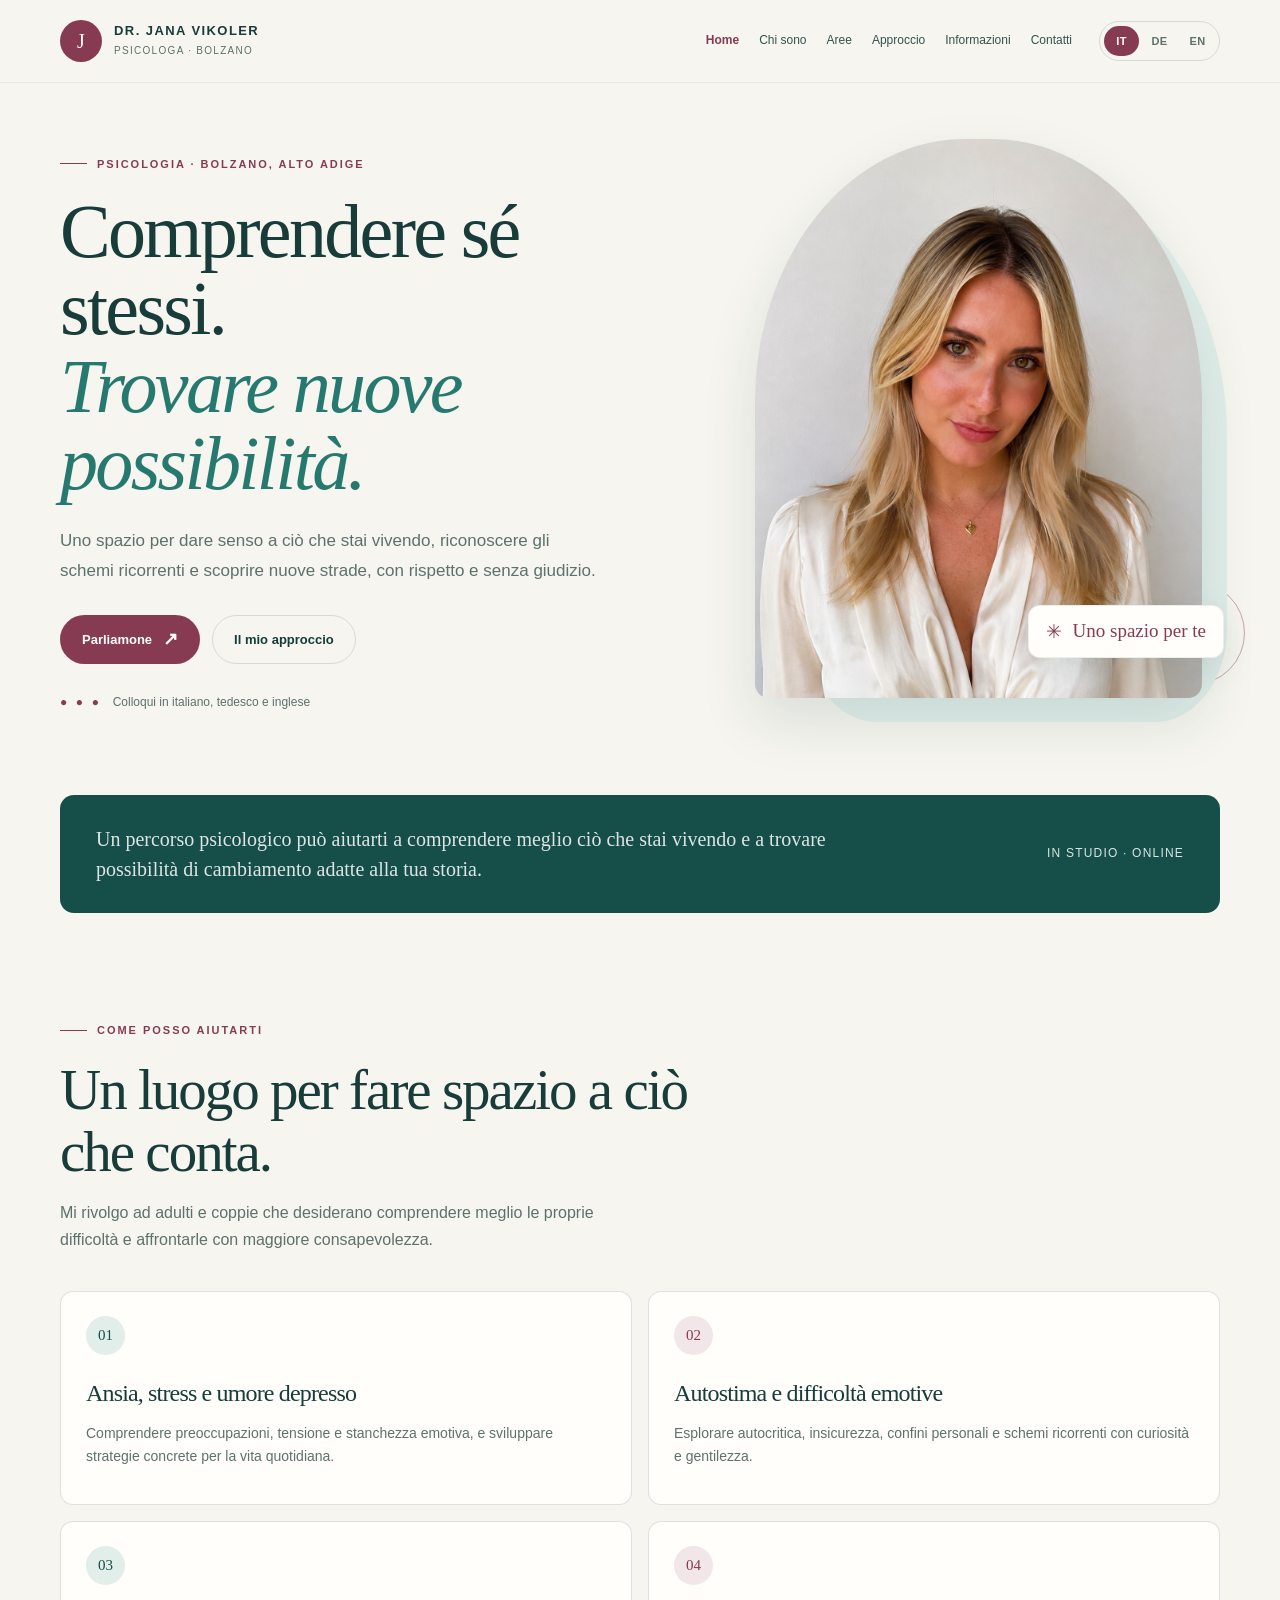
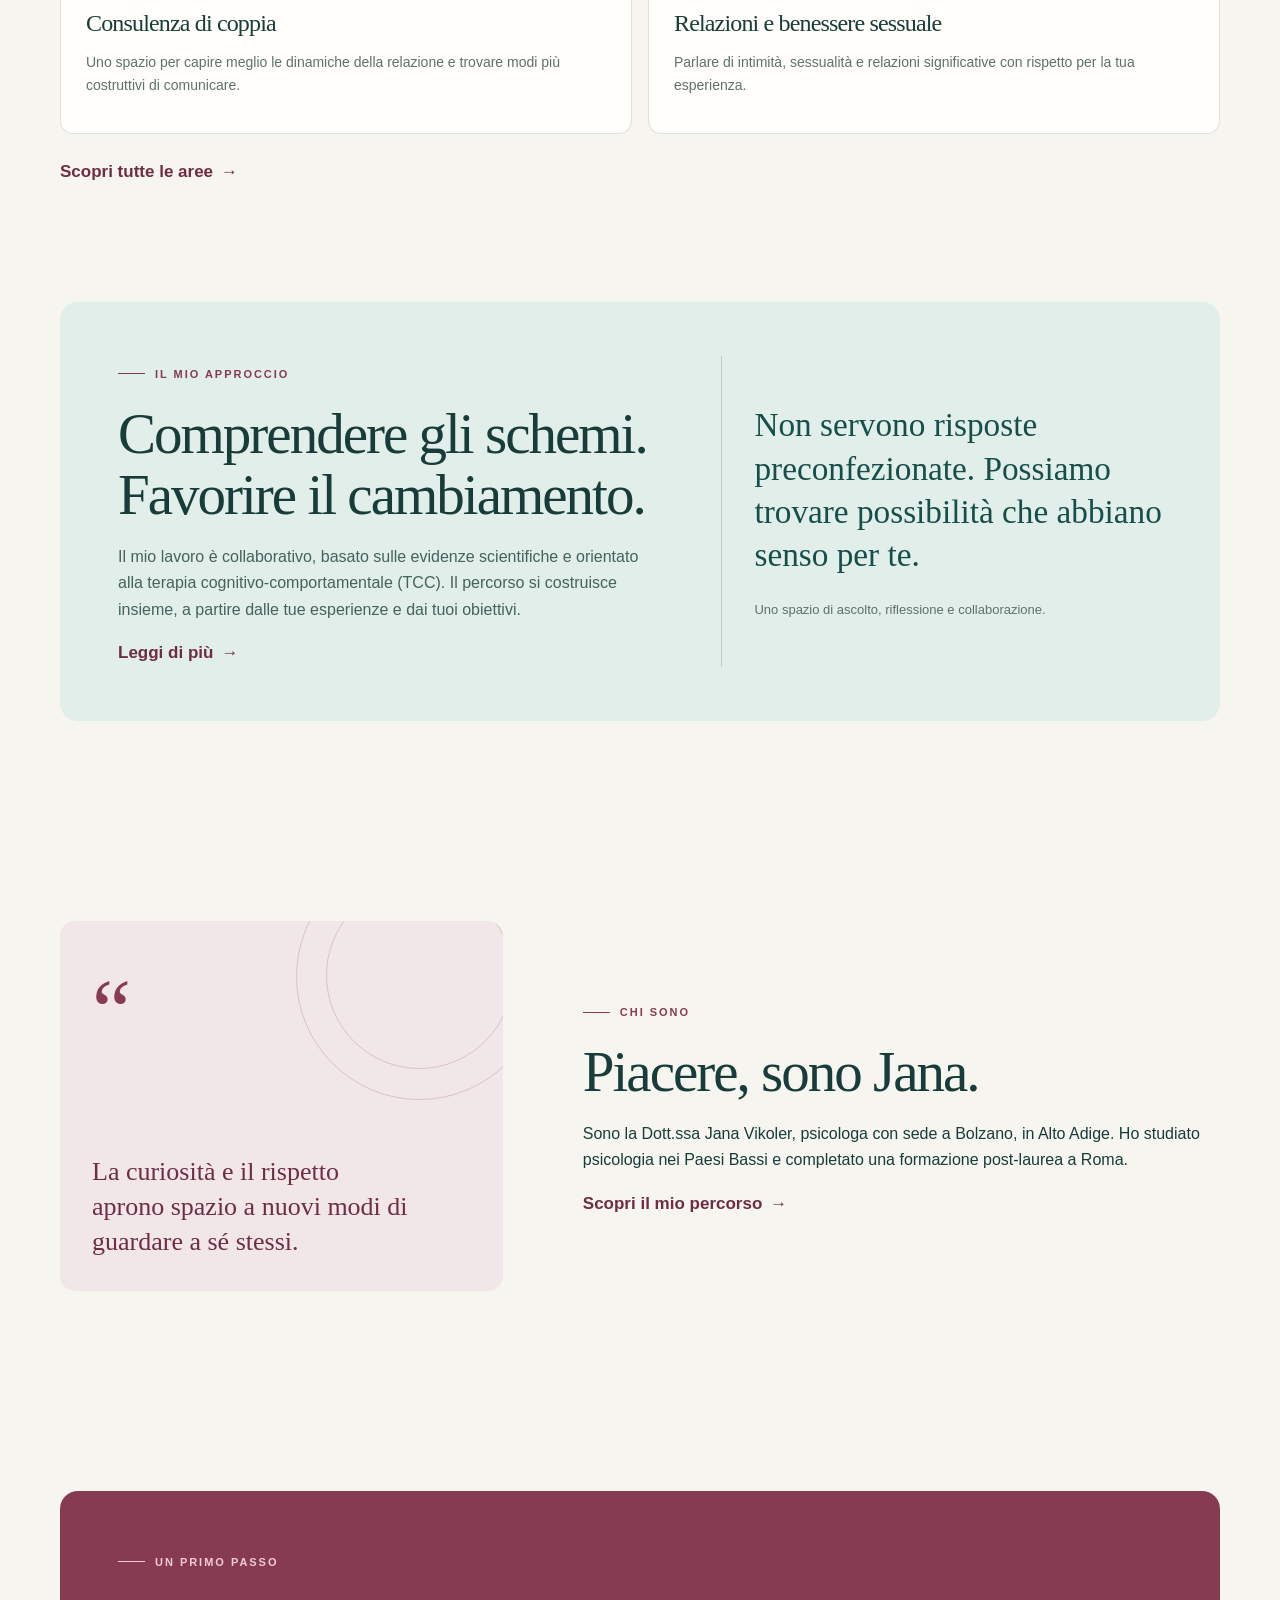
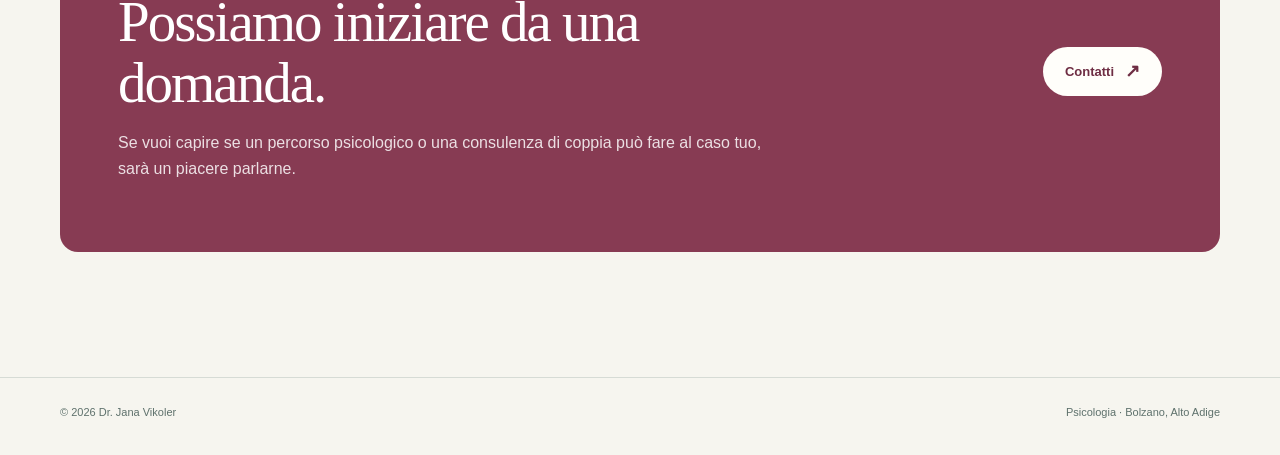
==== index.html @ 0c711f75 "First commit" ====
<!doctype html>
<html lang="it">
<head>
  <meta charset="utf-8">
  <meta name="viewport" content="width=device-width, initial-scale=1">
  <meta name="theme-color" content="#f6f5ef">
  <meta name="description" data-description-it="La Dott.ssa Jana Vikoler è psicologa a Bolzano. Colloqui per adulti e coppie in italiano, tedesco e inglese." data-description-de="Dr. Jana Vikoler ist Psychologin in Bozen. Gespräche für Erwachsene und Paare auf Deutsch, Italienisch und Englisch." data-description-en="Dr. Jana Vikoler is a psychologist in Bolzano, offering sessions for adults and couples in English, Italian and German.">
  <title data-it="Dr. Jana Vikoler — Psicologa a Bolzano" data-de="Dr. Jana Vikoler — Psychologin in Bozen" data-en="Dr. Jana Vikoler — Psychologist in Bolzano">Dr. Jana Vikoler — Psicologa a Bolzano</title>
  <link rel="stylesheet" href="style.css">
  <script src="script.js" defer></script>
</head>
<body>
  <!-- Shared navigation: each link opens a separate page. -->
  <header class="site-header">
    <div class="container header-inner">
      <a class="brand" href="index.html" aria-label="Dr. Jana Vikoler home">
        <span class="brand-mark" aria-hidden="true">J</span>
        <span><span class="brand-name">Dr. Jana Vikoler</span><span class="brand-note" data-it="Psicologa · Bolzano" data-de="Psychologin · Bozen" data-en="Psychologist · Bolzano">Psicologa · Bolzano</span></span>
      </a>
      <div class="header-actions">
        <nav class="main-nav" aria-label="Main navigation">
          <a href="index.html" aria-current="page"><span data-it="Home" data-de="Start" data-en="Home">Home</span></a>
          <a href="about.html"><span data-it="Chi sono" data-de="Über mich" data-en="About me">Chi sono</span></a>
          <a href="areas.html"><span data-it="Aree" data-de="Schwerpunkte" data-en="Areas">Aree</span></a>
          <a href="approach.html"><span data-it="Approccio" data-de="Ansatz" data-en="Approach">Approccio</span></a>
          <a href="practical.html"><span data-it="Informazioni" data-de="Informationen" data-en="Practical info">Informazioni</span></a>
          <a href="contact.html"><span data-it="Contatti" data-de="Kontakt" data-en="Contact">Contatti</span></a>
        </nav>
        <div class="language-switch" role="group" aria-label="Choose language">
          <button type="button" data-lang="it" aria-pressed="true" aria-label="Italiano">IT</button>
          <button type="button" data-lang="de" aria-pressed="false" aria-label="Deutsch">DE</button>
          <button type="button" data-lang="en" aria-pressed="false" aria-label="English">EN</button>
        </div>
        <button class="menu-toggle" type="button" aria-label="Apri la navigazione" aria-controls="main-nav" aria-expanded="false" data-open-it="Apri la navigazione" data-open-de="Navigation öffnen" data-open-en="Open navigation" data-close-it="Chiudi la navigazione" data-close-de="Navigation schließen" data-close-en="Close navigation">☰</button>
      </div>
    </div>
  </header>

  <main>
    <!-- Home page: a short introduction and links to the detail pages. -->
    <section class="container hero">
      <div class="hero-copy">
        <p class="eyebrow"><span data-it="Psicologia · Bolzano, Alto Adige" data-de="Psychologie · Bozen, Südtirol" data-en="Psychology · Bolzano, South Tyrol">Psicologia · Bolzano, Alto Adige</span></p>
        <h1><span data-it="Comprendere sé stessi." data-de="Sich selbst besser verstehen." data-en="Understand yourself.">Comprendere sé stessi.</span><br><em><span data-it="Trovare nuove possibilità." data-de="Neue Möglichkeiten entdecken." data-en="Discover new possibilities.">Trovare nuove possibilità.</span></em></h1>
        <p data-it="Uno spazio per dare senso a ciò che stai vivendo, riconoscere gli schemi ricorrenti e scoprire nuove strade, con rispetto e senza giudizio." data-de="Ein Raum, um dem Erlebten auf den Grund zu gehen, wiederkehrende Muster zu erkennen und neue Wege zu entdecken – respektvoll und ohne Bewertung." data-en="A space to make sense of what you are experiencing, notice recurring patterns and explore new ways forward—with respect and without judgement.">Uno spazio per dare senso a ciò che stai vivendo, riconoscere gli schemi ricorrenti e scoprire nuove strade, con rispetto e senza giudizio.</p>
        <div class="button-row">
          <a class="button" href="contact.html"><span data-it="Parliamone" data-de="Ins Gespräch kommen" data-en="Let’s talk">Parliamone</span><span class="arrow" aria-hidden="true">↗</span></a>
          <a class="button button-secondary" href="approach.html"><span data-it="Il mio approccio" data-de="Mein Ansatz" data-en="My approach">Il mio approccio</span></a>
        </div>
        <div class="language-note"><span class="dots" aria-hidden="true">● ● ●</span><span data-it="Colloqui in italiano, tedesco e inglese" data-de="Gespräche auf Deutsch, Italienisch und Englisch" data-en="Sessions in English, Italian and German">Colloqui in italiano, tedesco e inglese</span></div>
      </div>
      <div class="hero-visual">
        <img class="portrait" src="potrait_jana.PNG" alt="La Dott.ssa Jana Vikoler" data-alt-it="La Dott.ssa Jana Vikoler" data-alt-de="Dr. Jana Vikoler" data-alt-en="Dr. Jana Vikoler">
        <div class="portrait-tag"><span aria-hidden="true">✳</span><span data-it="Uno spazio per te" data-de="Zeit für Sie" data-en="A space for you">Uno spazio per te</span></div>
      </div>
    </section>

    <div class="container"><div class="intro-band"><p data-it="Un percorso psicologico può aiutarti a comprendere meglio ciò che stai vivendo e a trovare possibilità di cambiamento adatte alla tua storia." data-de="Psychologische Begleitung kann dabei helfen, das eigene Erleben besser zu verstehen und passende Möglichkeiten für Veränderung zu finden." data-en="Psychological support can help you understand what you are going through and find ways to move forward that feel right for you.">Un percorso psicologico può aiutarti a comprendere meglio ciò che stai vivendo e a trovare possibilità di cambiamento adatte alla tua storia.</p><span class="place" data-it="In studio · Online" data-de="Vor Ort · Online" data-en="In person · Online">In studio · Online</span></div></div>

    <section class="container section">
      <div class="section-heading">
        <p class="eyebrow"><span data-it="Come posso aiutarti" data-de="Wobei ich Sie begleite" data-en="How I can support you">Come posso aiutarti</span></p>
        <h2 data-it="Un luogo per fare spazio a ciò che conta." data-de="Raum für das, was Sie bewegt." data-en="Space for what matters to you.">Un luogo per fare spazio a ciò che conta.</h2>
        <p data-it="Mi rivolgo ad adulti e coppie che desiderano comprendere meglio le proprie difficoltà e affrontarle con maggiore consapevolezza." data-de="Ich begleite Erwachsene und Paare, die ihre Herausforderungen besser verstehen und bewusster damit umgehen möchten." data-en="I work with adults and couples who want to better understand their difficulties and approach them with greater awareness.">Mi rivolgo ad adulti e coppie che desiderano comprendere meglio le proprie difficoltà e affrontarle con maggiore consapevolezza.</p>
      </div>
      <div class="card-grid">
        <article class="info-card"><span class="card-index">01</span><h3 data-it="Ansia, stress e umore depresso" data-de="Ängste, Stress und depressive Symptome" data-en="Anxiety, stress and low mood">Ansia, stress e umore depresso</h3><p data-it="Comprendere preoccupazioni, tensione e stanchezza emotiva, e sviluppare strategie concrete per la vita quotidiana." data-de="Sorgen, Anspannung und emotionale Erschöpfung besser verstehen und alltagstaugliche Strategien entwickeln." data-en="Make sense of worry, tension and emotional exhaustion, and develop practical strategies for everyday life.">Comprendere preoccupazioni, tensione e stanchezza emotiva, e sviluppare strategie concrete per la vita quotidiana.</p></article>
        <article class="info-card"><span class="card-index">02</span><h3 data-it="Autostima e difficoltà emotive" data-de="Selbstwert und emotionale Herausforderungen" data-en="Self-esteem and emotional challenges">Autostima e difficoltà emotive</h3><p data-it="Esplorare autocritica, insicurezza, confini personali e schemi ricorrenti con curiosità e gentilezza." data-de="Selbstkritik, Unsicherheit, persönliche Grenzen und wiederkehrende Muster mit Neugier betrachten." data-en="Explore self-criticism, insecurity, personal boundaries and recurring patterns with curiosity and care.">Esplorare autocritica, insicurezza, confini personali e schemi ricorrenti con curiosità e gentilezza.</p></article>
        <article class="info-card"><span class="card-index">03</span><h3 data-it="Consulenza di coppia" data-de="Paarberatung" data-en="Couples counselling">Consulenza di coppia</h3><p data-it="Uno spazio per capire meglio le dinamiche della relazione e trovare modi più costruttivi di comunicare." data-de="Die Dynamik Ihrer Beziehung besser verstehen und konstruktivere Wege der Kommunikation finden." data-en="Understand relationship dynamics and find more constructive ways to communicate.">Uno spazio per capire meglio le dinamiche della relazione e trovare modi più costruttivi di comunicare.</p></article>
        <article class="info-card"><span class="card-index">04</span><h3 data-it="Relazioni e benessere sessuale" data-de="Beziehungen und sexuelles Wohlbefinden" data-en="Relationships and sexual wellbeing">Relazioni e benessere sessuale</h3><p data-it="Parlare di intimità, sessualità e relazioni significative con rispetto per la tua esperienza." data-de="Über Intimität, Sexualität und Beziehungen sprechen – mit Respekt für Ihre persönliche Erfahrung." data-en="Talk about intimacy, sexuality and meaningful relationships with respect for your experience.">Parlare di intimità, sessualità e relazioni significative con rispetto per la tua esperienza.</p></article>
      </div>
      <p class="section-link"><a class="text-link" href="areas.html"><span data-it="Scopri tutte le aree" data-de="Alle Schwerpunkte ansehen" data-en="Explore all areas">Scopri tutte le aree</span><span aria-hidden="true">→</span></a></p>
    </section>

    <section class="container section home-approach">
      <div class="approach-panel">
        <div class="approach-copy">
          <p class="eyebrow"><span data-it="Il mio approccio" data-de="Mein Ansatz" data-en="My approach">Il mio approccio</span></p>
          <h2 data-it="Comprendere gli schemi. Favorire il cambiamento." data-de="Muster verstehen. Veränderung ermöglichen." data-en="Understand patterns. Make room for change.">Comprendere gli schemi. Favorire il cambiamento.</h2>
          <p data-it="Il mio lavoro è collaborativo, basato sulle evidenze scientifiche e orientato alla terapia cognitivo-comportamentale (TCC). Il percorso si costruisce insieme, a partire dalle tue esperienze e dai tuoi obiettivi." data-de="Meine Arbeit ist kollaborativ, wissenschaftlich fundiert und an der kognitiven Verhaltenstherapie (KVT) orientiert. Der Prozess entwickelt sich gemeinsam und passend zu Ihren Anliegen." data-en="My work is collaborative, evidence-informed and guided by cognitive behavioural therapy (CBT). We shape the process together around your experiences and goals.">Il mio lavoro è collaborativo, basato sulle evidenze scientifiche e orientato alla terapia cognitivo-comportamentale (TCC). Il percorso si costruisce insieme, a partire dalle tue esperienze e dai tuoi obiettivi.</p>
          <a class="text-link" href="approach.html"><span data-it="Leggi di più" data-de="Mehr erfahren" data-en="Read more">Leggi di più</span><span aria-hidden="true">→</span></a>
        </div>
        <div class="approach-aside"><blockquote data-it="Non servono risposte preconfezionate. Possiamo trovare possibilità che abbiano senso per te." data-de="Es gibt keine fertigen Antworten. Gemeinsam können wir Wege finden, die zu Ihnen passen." data-en="There are no ready-made answers. Together, we can find possibilities that make sense for you.">Non servono risposte preconfezionate. Possiamo trovare possibilità che abbiano senso per te.</blockquote><p data-it="Uno spazio di ascolto, riflessione e collaborazione." data-de="Ein Raum für Zuhören, Nachdenken und Zusammenarbeit." data-en="A space for listening, reflection and collaboration.">Uno spazio di ascolto, riflessione e collaborazione.</p></div>
      </div>
    </section>

    <section class="container section about-layout">
      <div class="about-note"><span class="quote-mark" aria-hidden="true">“</span><p data-it="La curiosità e il rispetto aprono spazio a nuovi modi di guardare a sé stessi." data-de="Neugier und Respekt schaffen Raum für neue Perspektiven auf sich selbst." data-en="Curiosity and respect create room for new ways of understanding yourself.">La curiosità e il rispetto aprono spazio a nuovi modi di guardare a sé stessi.</p></div>
      <div>
        <p class="eyebrow"><span data-it="Chi sono" data-de="Über mich" data-en="About me">Chi sono</span></p>
        <h2 data-it="Piacere, sono Jana." data-de="Schön, Sie kennenzulernen." data-en="It’s lovely to meet you.">Piacere, sono Jana.</h2>
        <p data-it="Sono la Dott.ssa Jana Vikoler, psicologa con sede a Bolzano, in Alto Adige. Ho studiato psicologia nei Paesi Bassi e completato una formazione post-laurea a Roma." data-de="Ich bin Dr. Jana Vikoler, Psychologin mit Sitz in Bozen, Südtirol. Ich habe Psychologie in den Niederlanden studiert und eine weiterführende Ausbildung in Rom absolviert." data-en="I’m Dr. Jana Vikoler, a psychologist based in Bolzano, South Tyrol. I studied psychology in the Netherlands and completed postgraduate training in Rome.">Sono la Dott.ssa Jana Vikoler, psicologa con sede a Bolzano, in Alto Adige. Ho studiato psicologia nei Paesi Bassi e completato una formazione post-laurea a Roma.</p>
        <a class="text-link" href="about.html"><span data-it="Scopri il mio percorso" data-de="Mehr über mich" data-en="More about me">Scopri il mio percorso</span><span aria-hidden="true">→</span></a>
      </div>
    </section>

    <section class="container section">
      <div class="contact-panel">
        <div class="contact-copy"><p class="eyebrow"><span data-it="Un primo passo" data-de="Ein erster Schritt" data-en="A first step">Un primo passo</span></p><h2 data-it="Possiamo iniziare da una domanda." data-de="Wir können mit einer Frage beginnen." data-en="We can start with a question.">Possiamo iniziare da una domanda.</h2><p data-it="Se vuoi capire se un percorso psicologico o una consulenza di coppia può fare al caso tuo, sarà un piacere parlarne." data-de="Wenn Sie klären möchten, ob psychologische Begleitung oder Paarberatung für Sie passen könnte, können wir gerne darüber sprechen." data-en="If you would like to explore whether psychological support or couples counselling might be right for you, we can talk it through.">Se vuoi capire se un percorso psicologico o una consulenza di coppia può fare al caso tuo, sarà un piacere parlarne.</p></div>
        <a class="button" href="contact.html"><span data-it="Contatti" data-de="Kontakt" data-en="Contact">Contatti</span><span class="arrow" aria-hidden="true">↗</span></a>
      </div>
    </section>
  </main>

  <!-- The footer is intentionally simple and shared across pages. -->
  <footer class="site-footer"><div class="container footer-inner"><p>© <span class="year"></span> Dr. Jana Vikoler</p><p data-it="Psicologia · Bolzano, Alto Adige" data-de="Psychologie · Bozen, Südtirol" data-en="Psychology · Bolzano, South Tyrol">Psicologia · Bolzano, Alto Adige</p></div></footer>
</body>
</html>
---- style.css ----
/* Shared visual style for every page of Jana's website. */
:root {
  --paper: #f6f5ef;
  --white: #fffefa;
  --ink: #183c39;
  --muted: #5e716c;
  --teal: #26796f;
  --teal-dark: #164f49;
  --teal-pale: #e1eeea;
  --wine: #873b53;
  --wine-dark: #6e2d43;
  --wine-pale: #f2e7e8;
  --line: rgba(24, 60, 57, .14);
  --serif: "Iowan Old Style", "Baskerville", "Palatino Linotype", Georgia, serif;
  --sans: "Avenir Next", Avenir, "Segoe UI", sans-serif;
  --content: 1160px;
}

* { box-sizing: border-box; }
html { scroll-behavior: smooth; }
body {
  margin: 0;
  background: var(--paper);
  color: var(--ink);
  font-family: var(--sans);
  font-size: 16px;
  line-height: 1.65;
}
a { color: inherit; }
button { font: inherit; }
img { max-width: 100%; }
.container { width: min(var(--content), calc(100% - 48px)); margin-inline: auto; }

/* The same header appears on each page so visitors can move around easily. */
.site-header {
  position: sticky;
  z-index: 10;
  top: 0;
  border-bottom: 1px solid rgba(24, 60, 57, .08);
  background: rgba(246, 245, 239, .95);
  backdrop-filter: blur(14px);
}
.header-inner { min-height: 82px; display: flex; align-items: center; justify-content: space-between; gap: 28px; }
.brand { display: inline-flex; flex-shrink: 0; align-items: center; gap: 12px; text-decoration: none; }
.brand-mark { width: 42px; height: 42px; display: grid; place-items: center; border-radius: 50%; background: var(--wine); color: white; font: 20px var(--serif); }
.brand-name { display: block; font-size: 13px; font-weight: 700; letter-spacing: .11em; line-height: 1.3; text-transform: uppercase; }
.brand-note { display: block; margin-top: 3px; color: var(--muted); font-size: 10px; letter-spacing: .13em; text-transform: uppercase; }
.header-actions { display: flex; align-items: center; gap: 27px; }
.main-nav { display: flex; align-items: center; gap: 20px; }
.main-nav a { color: #34534e; font-size: 12px; text-decoration: none; transition: color .2s; }
.main-nav a:hover, .main-nav a[aria-current="page"] { color: var(--wine); }
.main-nav a[aria-current="page"] { font-weight: 700; }
.language-switch { display: flex; align-items: center; gap: 3px; padding: 4px; border: 1px solid var(--line); border-radius: 99px; }
.language-switch button { min-width: 35px; padding: 6px 8px; border: 0; border-radius: 99px; background: transparent; color: var(--muted); cursor: pointer; font-size: 11px; font-weight: 700; letter-spacing: .04em; }
.language-switch button[aria-pressed="true"] { background: var(--wine); color: white; }
.menu-toggle { display: none; width: 42px; height: 42px; border: 1px solid var(--line); border-radius: 50%; background: transparent; color: var(--ink); cursor: pointer; font-size: 20px; }

/* Reusable type and button styles. */
h1, h2, h3 { margin-top: 0; font-family: var(--serif); font-weight: 400; letter-spacing: -.035em; }
h1 { margin-bottom: 23px; font-size: clamp(48px, 6.2vw, 76px); line-height: 1.02; }
h1 em { color: var(--teal); font-weight: 400; }
h2 { margin-bottom: 18px; font-size: clamp(38px, 4.5vw, 57px); line-height: 1.08; }
h3 { font-size: 24px; line-height: 1.18; }
.eyebrow { display: inline-flex; align-items: center; gap: 10px; margin: 0 0 20px; color: var(--wine); font-size: 11px; font-weight: 700; letter-spacing: .18em; text-transform: uppercase; }
.eyebrow::before { width: 27px; height: 1px; background: currentColor; content: ""; }
.button-row { display: flex; flex-wrap: wrap; align-items: center; gap: 12px; }
.button { display: inline-flex; min-height: 49px; align-items: center; justify-content: center; gap: 11px; padding: 0 21px; border: 1px solid transparent; border-radius: 99px; background: var(--wine); color: white; font-size: 13px; font-weight: 650; text-decoration: none; transition: transform .2s, background .2s; }
.button:hover { transform: translateY(-2px); background: var(--wine-dark); }
.button .arrow { font-size: 18px; line-height: 1; }
.button-secondary { border-color: var(--line); background: transparent; color: var(--ink); }
.button-secondary:hover { background: var(--teal-pale); color: var(--ink); }
.text-link { display: inline-flex; align-items: center; gap: 8px; color: var(--wine-dark); font-size: 13px; font-weight: 700; text-decoration: none; }
.text-link:hover { text-decoration: underline; text-underline-offset: 4px; }
.text-link span { font-size: 17px; }

/* Home page hero, portrait and quick introduction. */
.hero { min-height: 620px; display: grid; grid-template-columns: 1.03fr .97fr; align-items: center; gap: 65px; padding-block: 56px 75px; }
.hero-copy > p:not(.eyebrow) { max-width: 540px; margin-bottom: 28px; color: var(--muted); font-size: 17px; line-height: 1.8; }
.hero-visual { position: relative; width: min(100%, 465px); justify-self: end; padding: 0 18px 22px 0; }
.hero-visual::before { position: absolute; z-index: -1; top: 32px; right: -7px; bottom: -2px; left: 50px; border-radius: 48% 48% 17% 17%; background: var(--teal-pale); content: ""; }
.hero-visual::after { position: absolute; z-index: -2; right: -25px; bottom: 35px; width: 102px; height: 102px; border: 1px solid rgba(135, 59, 83, .42); border-radius: 50%; content: ""; }
.portrait { display: block; width: 100%; max-height: 565px; aspect-ratio: 4 / 5; border-radius: 47% 47% 14px 14px; object-fit: cover; object-position: center 40%; box-shadow: 0 24px 55px rgba(26, 62, 57, .12); }
.portrait-tag { position: absolute; right: -4px; bottom: 62px; display: flex; align-items: center; gap: 11px; padding: 14px 17px; border: 1px solid rgba(24, 60, 57, .08); border-radius: 12px; background: var(--white); box-shadow: 0 12px 35px rgba(24, 60, 57, .1); color: var(--ink); font: 16px var(--serif); }
.portrait-tag span { color: var(--wine); font-size: 19px; }
.language-note { display: flex; align-items: center; gap: 11px; margin-top: 29px; color: var(--muted); font-size: 12px; }
.language-note .dots { color: var(--wine); letter-spacing: .22em; }
.intro-band { display: grid; grid-template-columns: 1fr auto; align-items: center; gap: 40px; padding: 29px 36px; border-radius: 14px; background: var(--teal-dark); color: white; }
.intro-band p { max-width: 750px; margin: 0; color: rgba(255,255,255,.85); font: 20px/1.5 var(--serif); }
.intro-band .place { color: #d7e7df; font-size: 12px; letter-spacing: .1em; text-transform: uppercase; white-space: nowrap; }

/* Shared section layouts and cards used across the detail pages. */
.section { padding-block: 100px; }
.section-heading { max-width: 700px; margin-bottom: 38px; }
.section-heading > p:last-child { max-width: 580px; margin-bottom: 0; color: var(--muted); }
.card-grid { display: grid; grid-template-columns: repeat(2, 1fr); gap: 16px; }
.info-card { min-height: 205px; padding: 24px 25px; border: 1px solid var(--line); border-radius: 13px; background: var(--white); transition: transform .2s, box-shadow .2s; }
.info-card:hover { transform: translateY(-3px); box-shadow: 0 14px 35px rgba(24, 60, 57, .07); }
.card-index { display: grid; width: 39px; height: 39px; place-items: center; margin-bottom: 24px; border-radius: 50%; background: var(--teal-pale); color: var(--teal-dark); font: 15px var(--serif); }
.info-card:nth-child(even) .card-index { background: var(--wine-pale); color: var(--wine); }
.info-card h3 { margin-bottom: 10px; }
.info-card p { margin-bottom: 12px; color: var(--muted); font-size: 14px; }
.detail-layout { display: grid; grid-template-columns: .72fr 1.28fr; gap: 80px; align-items: start; }
.detail-intro { position: sticky; top: 120px; }
.detail-intro p:not(.eyebrow) { color: var(--muted); }
.detail-copy { max-width: 690px; }
.detail-copy h3 { margin: 28px 0 9px; }
.detail-copy p { color: #536963; }
.detail-copy ul { padding-left: 20px; color: #536963; }
.detail-copy li { margin-bottom: 8px; padding-left: 5px; }
.detail-callout { margin-top: 32px; padding: 25px 28px; border-left: 3px solid var(--wine); border-radius: 0 12px 12px 0; background: var(--wine-pale); color: var(--wine-dark); font: 21px/1.45 var(--serif); }
.soft-panel { padding: 42px; border-radius: 16px; background: var(--teal-pale); }
.soft-panel p:last-child { margin-bottom: 0; }
.about-layout { display: grid; grid-template-columns: .82fr 1.18fr; align-items: center; gap: 80px; }
.about-note { position: relative; min-height: 370px; display: flex; flex-direction: column; justify-content: flex-end; padding: 32px; overflow: hidden; border-radius: 15px; background: var(--wine-pale); }
.about-note::before, .about-note::after { position: absolute; border: 1px solid rgba(135, 59, 83, .22); border-radius: 50%; content: ""; }
.about-note::before { top: -68px; right: -40px; width: 245px; height: 245px; }
.about-note::after { top: -39px; right: -10px; width: 185px; height: 185px; }
.about-note .quote-mark { position: absolute; top: 55px; left: 32px; color: var(--wine); font: 88px/.8 var(--serif); }
.about-note p { position: relative; z-index: 1; max-width: 320px; margin: 0; color: var(--wine-dark); font: 26px/1.35 var(--serif); }
.approach-panel { display: grid; grid-template-columns: 1.1fr .9fr; gap: 65px; padding: 54px 58px; border-radius: 18px; background: var(--teal-pale); }
.approach-copy p:not(.eyebrow) { color: #45625c; }
.approach-aside { display: flex; flex-direction: column; justify-content: center; padding-left: 32px; border-left: 1px solid rgba(24,60,57,.18); }
.approach-aside blockquote { margin: 0 0 22px; color: var(--teal-dark); font: clamp(24px, 2.6vw, 34px)/1.3 var(--serif); }
.approach-aside p { max-width: 300px; margin: 0; color: var(--muted); font-size: 13px; }
.practical-list { display: grid; grid-template-columns: 1fr 1fr; gap: 0 28px; border-top: 1px solid var(--line); }
.practical-item { padding: 18px 0; border-bottom: 1px solid var(--line); }
.practical-item strong { display: block; margin-bottom: 3px; color: var(--wine); font-size: 11px; letter-spacing: .13em; text-transform: uppercase; }
.practical-item span { color: var(--ink); font-size: 14px; }
.contact-panel { display: flex; justify-content: space-between; align-items: center; gap: 35px; padding: 53px 58px; border-radius: 18px; background: var(--wine); color: white; }
.contact-copy { max-width: 650px; }
.contact-copy h1, .contact-copy h2 { margin-bottom: 14px; }
.contact-copy > p:not(.eyebrow) { color: rgba(255,255,255,.84); }
.contact-copy .eyebrow { color: #f2cbd4; }
.contact-panel .button { flex-shrink: 0; background: var(--white); color: var(--wine-dark); }
.contact-panel .button:hover { background: #f4e6e8; }
.contact-status { margin: 21px 0 0; color: #f5dfe4 !important; font-size: 12px; }
.contact-details { display: grid; grid-template-columns: repeat(3, 1fr); gap: 14px; margin-top: 25px; }
.contact-detail { padding: 21px; border: 1px solid var(--line); border-radius: 12px; background: var(--white); }
.contact-detail strong { display: block; margin-bottom: 7px; color: var(--wine); font-size: 11px; letter-spacing: .12em; text-transform: uppercase; }
.contact-detail span { color: var(--muted); font-size: 13px; }
.page-top { padding-block: 80px 36px; }
.page-top h1 { max-width: 850px; }
.page-top > p:not(.eyebrow) { max-width: 700px; color: var(--muted); font-size: 17px; }
.page-top .button { margin-top: 10px; }
.home-approach, .section-no-top { padding-top: 0 !important; }
.section-compact-top { padding-top: 25px !important; }
.top-space { margin-top: 28px; }
.section-link { margin-top: 24px; }

/* Small footer, repeated on every page. */
.site-footer { margin-top: 25px; padding-block: 25px 34px; border-top: 1px solid var(--line); color: var(--muted); font-size: 11px; }
.footer-inner { display: flex; justify-content: space-between; gap: 20px; }
.footer-inner p { margin: 0; }

/* Tablet and phone layout adjustments. */
@media (max-width: 1000px) {
  .header-actions { gap: 16px; }
  .main-nav { gap: 13px; }
  .main-nav a { font-size: 11px; }
  .hero { gap: 38px; }
  .detail-layout, .about-layout { gap: 48px; }
  .approach-panel { gap: 40px; padding: 45px; }
}
@media (max-width: 760px) {
  html { scroll-padding-top: 78px; }
  .container { width: min(var(--content), calc(100% - 36px)); }
  .header-inner { min-height: 72px; gap: 10px; }
  .brand { gap: 8px; }
  .brand-mark { width: 38px; height: 38px; }
  .brand-name { font-size: 11px; }
  .brand-note { font-size: 9px; }
  .header-actions { gap: 9px; }
  .menu-toggle { display: block; order: 2; }
  .language-switch { order: 1; }
  .main-nav { position: absolute; top: calc(100% + 1px); right: 0; left: 0; display: none; flex-direction: column; align-items: stretch; gap: 0; padding: 8px 18px 16px; border-bottom: 1px solid var(--line); background: var(--paper); }
  .main-nav.open { display: flex; }
  .main-nav a { padding: 11px 0; border-bottom: 1px solid rgba(24,60,57,.08); font-size: 13px; }
  .main-nav a:last-child { border: 0; }
  .hero { min-height: unset; grid-template-columns: 1fr; gap: 34px; padding-block: 48px 48px; }
  .hero-copy { order: 1; }
  .hero-visual { order: 2; width: min(82%, 370px); justify-self: center; }
  h1 { font-size: clamp(46px, 12vw, 65px); }
  .hero-copy > p:not(.eyebrow) { font-size: 15px; }
  .portrait { max-height: 450px; }
  .portrait-tag { right: -17px; bottom: 42px; padding: 11px 13px; font-size: 14px; }
  .intro-band { grid-template-columns: 1fr; gap: 18px; padding: 24px; }
  .intro-band p { font-size: 18px; }
  .section { padding-block: 72px; }
  .card-grid { gap: 12px; }
  .info-card { min-height: 225px; padding: 20px 18px; }
  .info-card h3 { font-size: 21px; }
  .detail-layout, .about-layout { grid-template-columns: 1fr; gap: 30px; }
  .detail-intro { position: static; }
  .about-note { min-height: 270px; }
  .about-note p { font-size: 24px; }
  .approach-panel { grid-template-columns: 1fr; gap: 27px; padding: 36px 27px; }
  .approach-aside { padding: 24px 0 0; border-top: 1px solid rgba(24,60,57,.18); border-left: 0; }
  .practical-list { gap: 0 16px; }
  .contact-panel { align-items: flex-start; flex-direction: column; padding: 36px 27px; }
  .contact-details { grid-template-columns: 1fr; }
  .page-top { padding-block: 55px 20px; }
  .page-top > p:not(.eyebrow) { font-size: 15px; }
  .footer-inner { flex-direction: column; gap: 8px; }
}
@media (max-width: 430px) {
  .brand-mark { width: 34px; height: 34px; font-size: 17px; }
  .brand-name { font-size: 10px; }
  .brand-note { letter-spacing: .08em; }
  .language-switch button { min-width: 30px; padding-inline: 5px; }
  .card-grid, .practical-list { grid-template-columns: 1fr; }
  .info-card { min-height: unset; }
}
@media (prefers-reduced-motion: reduce) {
  *, *::before, *::after { scroll-behavior: auto !important; transition-duration: .01ms !important; }
}
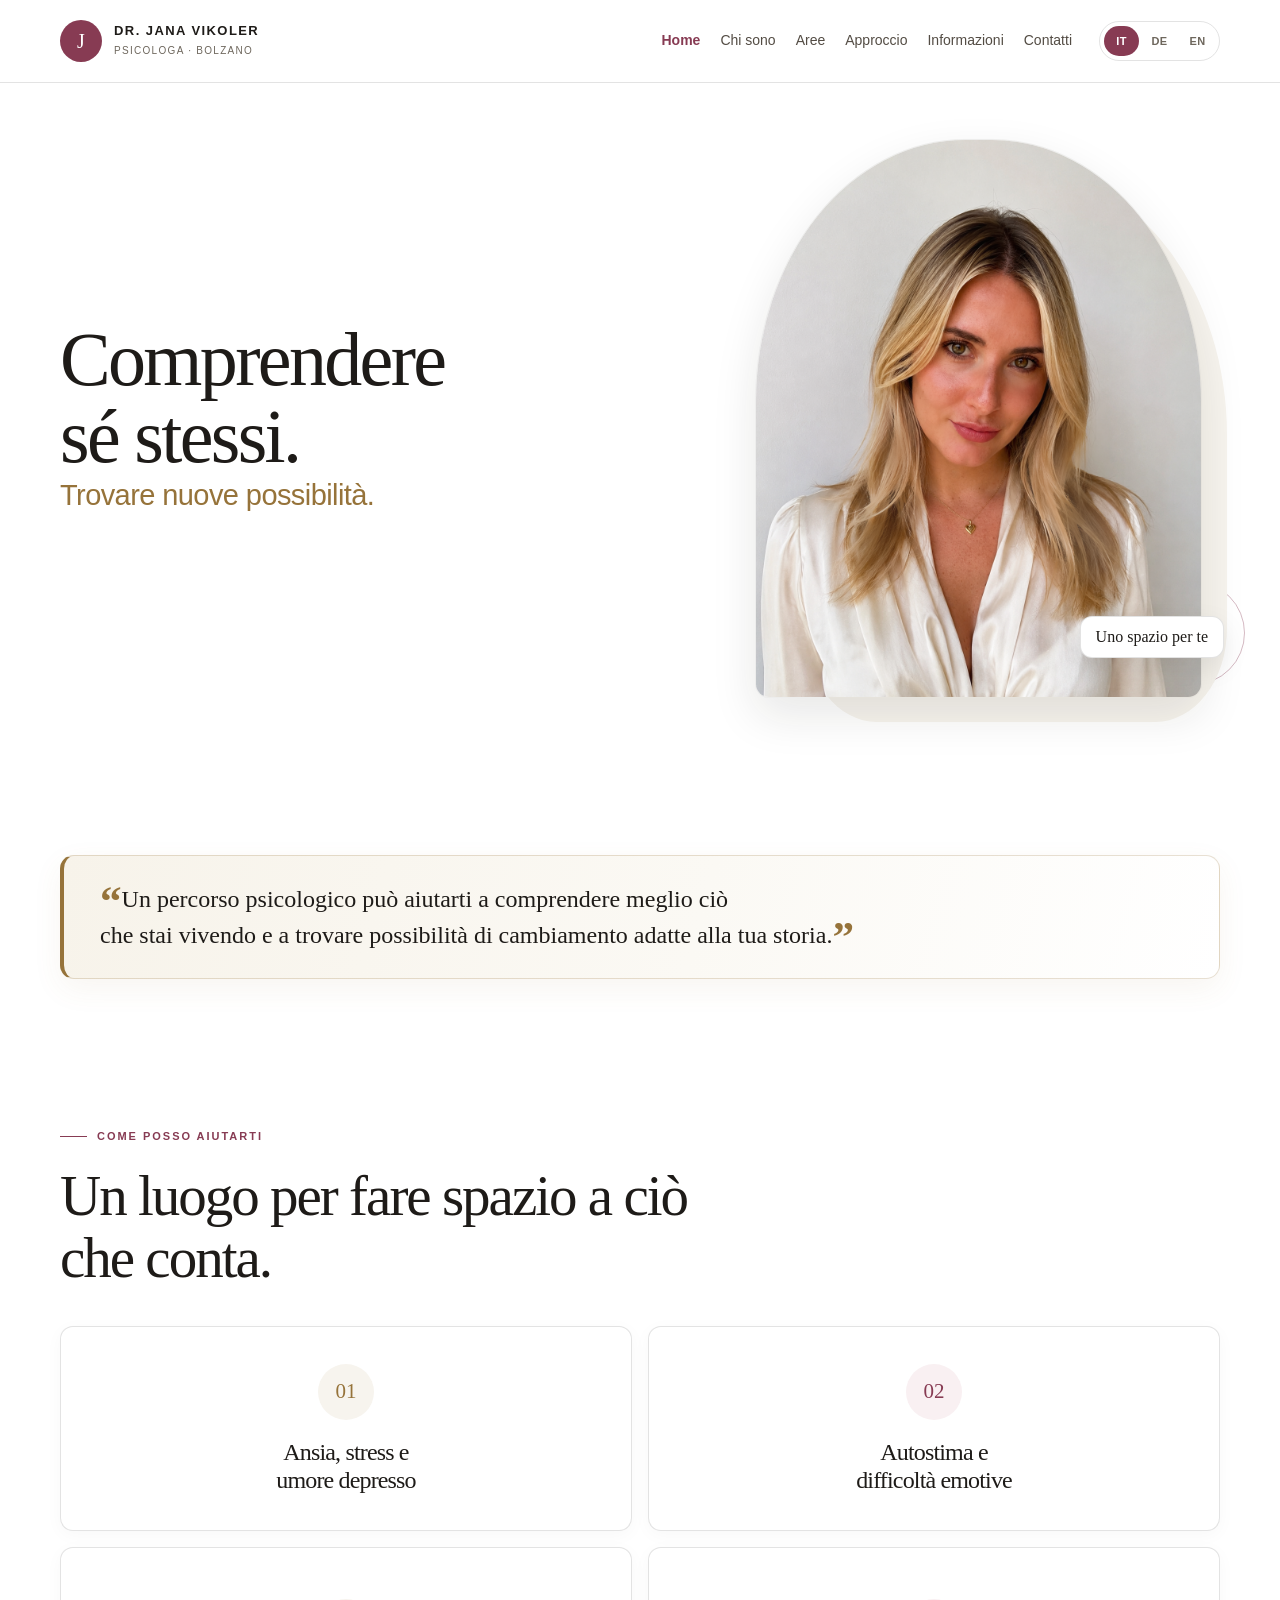
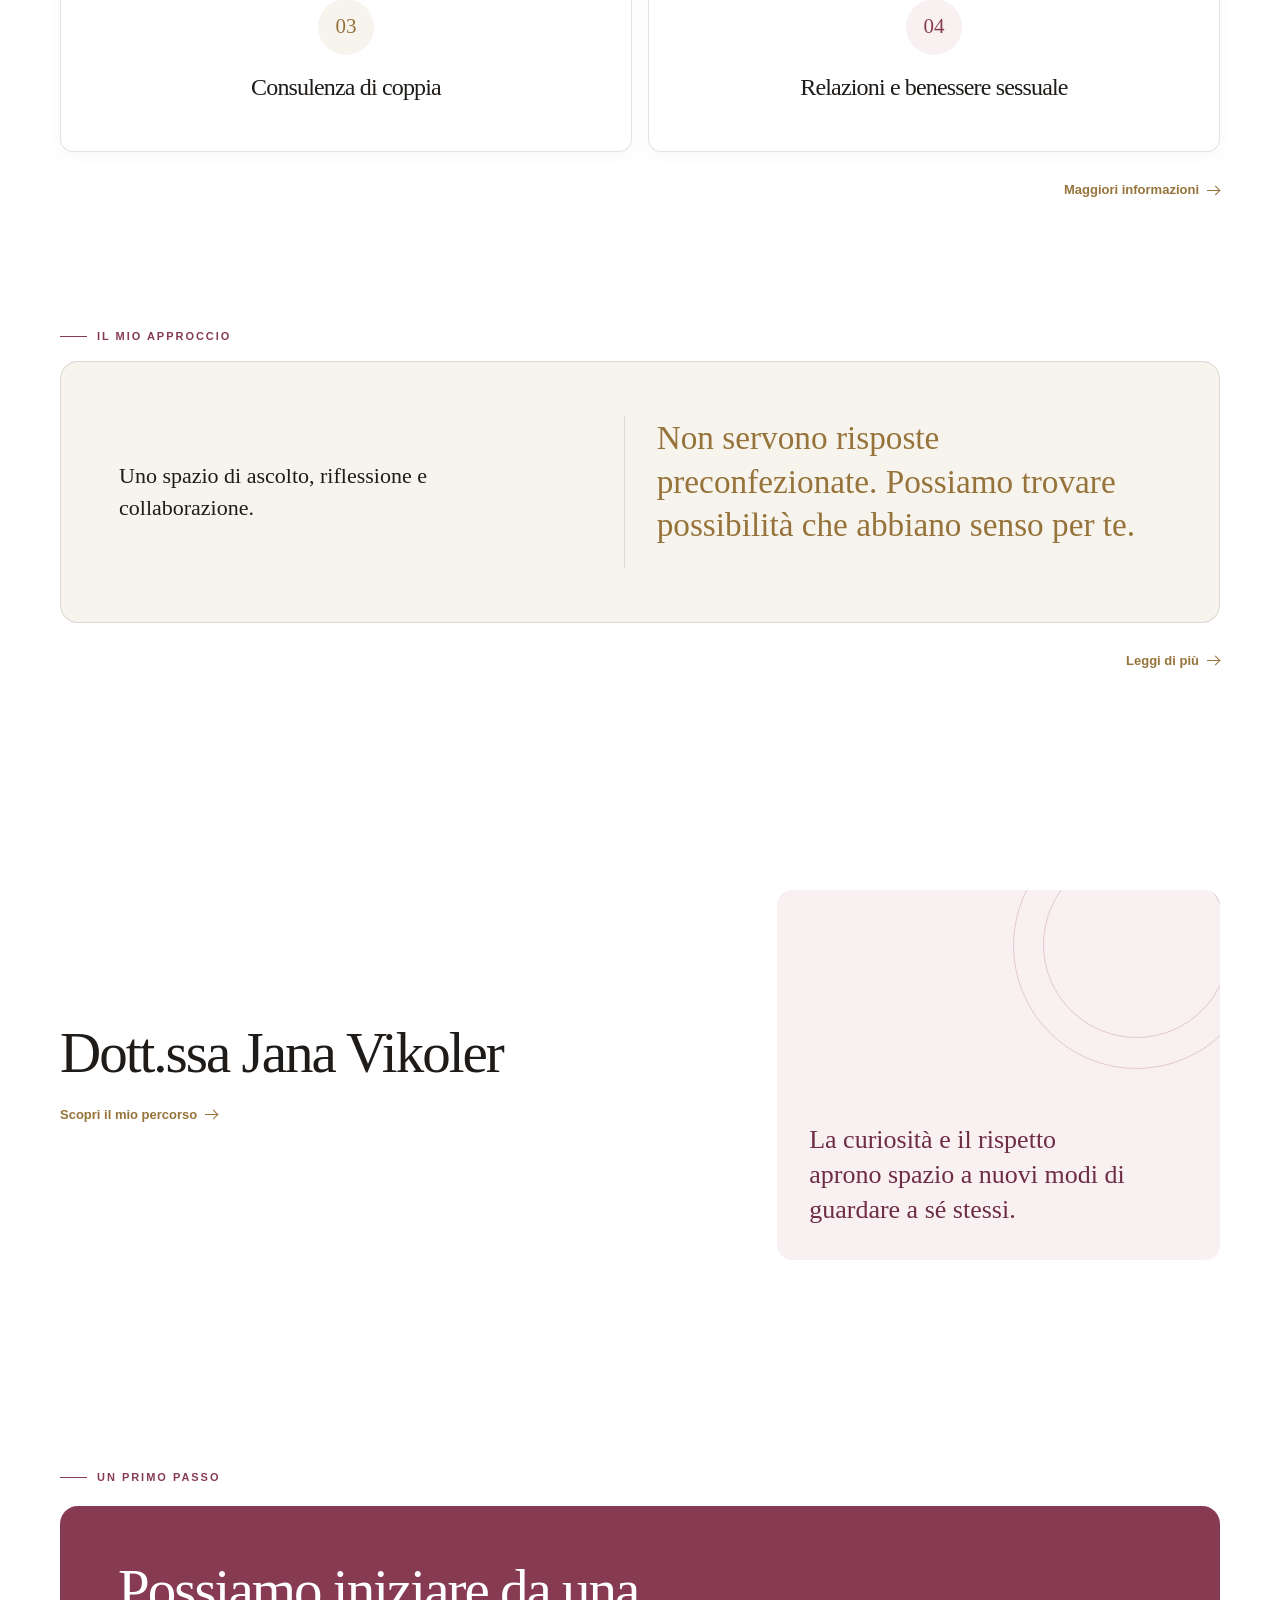
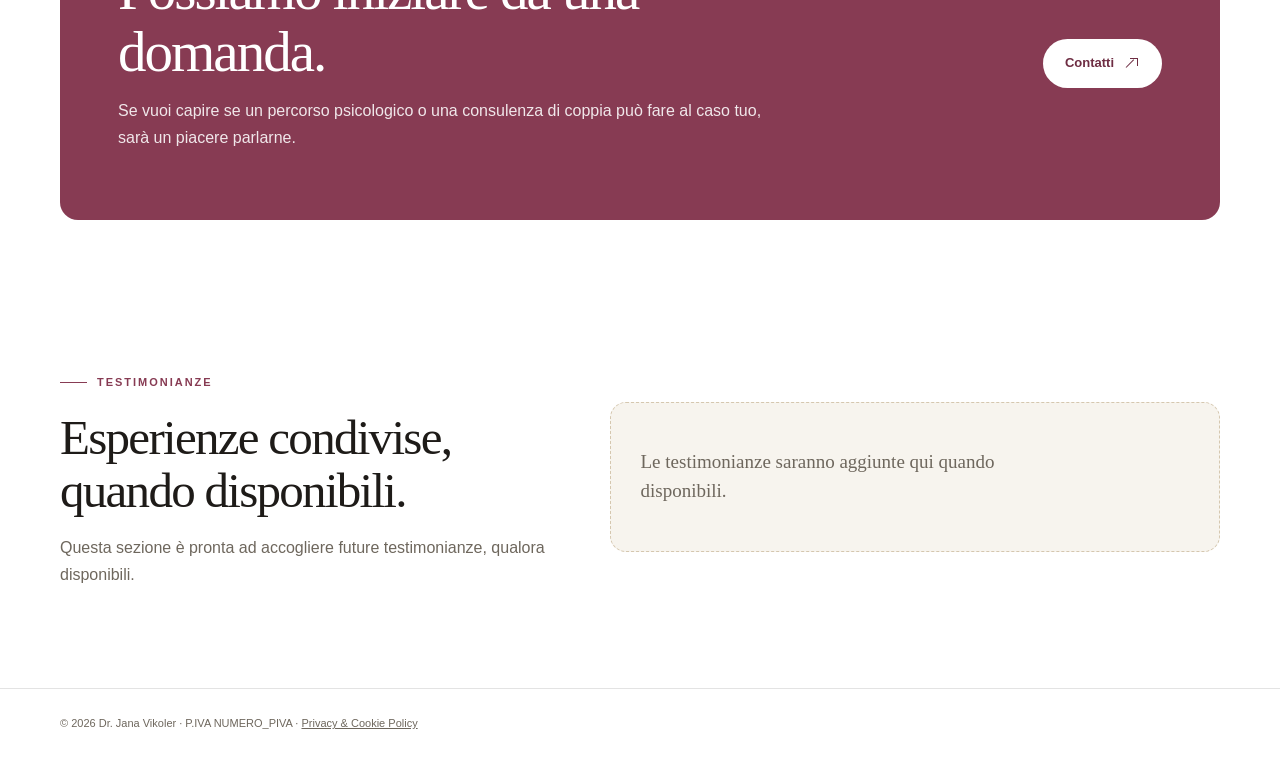
==== commit 129c33f2: "Aggiunta pagina privacy e aggiornati footer" ====
--- a/index.html
+++ b/index.html
@@ -3,7 +3,7 @@
 <head>
   <meta charset="utf-8">
   <meta name="viewport" content="width=device-width, initial-scale=1">
-  <meta name="theme-color" content="#f6f5ef">
+  <meta name="theme-color" content="#ffffff">
   <meta name="description" data-description-it="La Dott.ssa Jana Vikoler è psicologa a Bolzano. Colloqui per adulti e coppie in italiano, tedesco e inglese." data-description-de="Dr. Jana Vikoler ist Psychologin in Bozen. Gespräche für Erwachsene und Paare auf Deutsch, Italienisch und Englisch." data-description-en="Dr. Jana Vikoler is a psychologist in Bolzano, offering sessions for adults and couples in English, Italian and German.">
   <title data-it="Dr. Jana Vikoler — Psicologa a Bolzano" data-de="Dr. Jana Vikoler — Psychologin in Bozen" data-en="Dr. Jana Vikoler — Psychologist in Bolzano">Dr. Jana Vikoler — Psicologa a Bolzano</title>
   <link rel="stylesheet" href="style.css">
@@ -31,7 +31,7 @@
           <button type="button" data-lang="de" aria-pressed="false" aria-label="Deutsch">DE</button>
           <button type="button" data-lang="en" aria-pressed="false" aria-label="English">EN</button>
         </div>
-        <button class="menu-toggle" type="button" aria-label="Apri la navigazione" aria-controls="main-nav" aria-expanded="false" data-open-it="Apri la navigazione" data-open-de="Navigation öffnen" data-open-en="Open navigation" data-close-it="Chiudi la navigazione" data-close-de="Navigation schließen" data-close-en="Close navigation">☰</button>
+        <button class="menu-toggle" type="button" aria-label="Apri la navigazione" aria-controls="main-nav" aria-expanded="false" data-open-it="Apri la navigazione" data-open-de="Navigation öffnen" data-open-en="Open navigation" data-close-it="Chiudi la navigazione" data-close-de="Navigation schließen" data-close-en="Close navigation"><span class="menu-icon" aria-hidden="true"></span></button>
       </div>
     </div>
   </header>
@@ -40,69 +40,76 @@
     <!-- Home page: a short introduction and links to the detail pages. -->
     <section class="container hero">
       <div class="hero-copy">
-        <p class="eyebrow"><span data-it="Psicologia · Bolzano, Alto Adige" data-de="Psychologie · Bozen, Südtirol" data-en="Psychology · Bolzano, South Tyrol">Psicologia · Bolzano, Alto Adige</span></p>
-        <h1><span data-it="Comprendere sé stessi." data-de="Sich selbst besser verstehen." data-en="Understand yourself.">Comprendere sé stessi.</span><br><em><span data-it="Trovare nuove possibilità." data-de="Neue Möglichkeiten entdecken." data-en="Discover new possibilities.">Trovare nuove possibilità.</span></em></h1>
-        <p data-it="Uno spazio per dare senso a ciò che stai vivendo, riconoscere gli schemi ricorrenti e scoprire nuove strade, con rispetto e senza giudizio." data-de="Ein Raum, um dem Erlebten auf den Grund zu gehen, wiederkehrende Muster zu erkennen und neue Wege zu entdecken – respektvoll und ohne Bewertung." data-en="A space to make sense of what you are experiencing, notice recurring patterns and explore new ways forward—with respect and without judgement.">Uno spazio per dare senso a ciò che stai vivendo, riconoscere gli schemi ricorrenti e scoprire nuove strade, con rispetto e senza giudizio.</p>
-        <div class="button-row">
-          <a class="button" href="contact.html"><span data-it="Parliamone" data-de="Ins Gespräch kommen" data-en="Let’s talk">Parliamone</span><span class="arrow" aria-hidden="true">↗</span></a>
-          <a class="button button-secondary" href="approach.html"><span data-it="Il mio approccio" data-de="Mein Ansatz" data-en="My approach">Il mio approccio</span></a>
-        </div>
-        <div class="language-note"><span class="dots" aria-hidden="true">● ● ●</span><span data-it="Colloqui in italiano, tedesco e inglese" data-de="Gespräche auf Deutsch, Italienisch und Englisch" data-en="Sessions in English, Italian and German">Colloqui in italiano, tedesco e inglese</span></div>
+        <h1><span data-it="Comprendere" data-de="Sich selbst" data-en="Understand">Comprendere</span><br><span data-it="sé stessi." data-de="besser verstehen." data-en="yourself.">sé stessi.</span><br><span class="hero-subtitle" data-it="Trovare nuove possibilità." data-de="Neue Möglichkeiten entdecken." data-en="Discover new possibilities.">Trovare nuove possibilità.</span></h1>
       </div>
-      <div class="hero-visual">
-        <img class="portrait" src="potrait_jana.PNG" alt="La Dott.ssa Jana Vikoler" data-alt-it="La Dott.ssa Jana Vikoler" data-alt-de="Dr. Jana Vikoler" data-alt-en="Dr. Jana Vikoler">
-        <div class="portrait-tag"><span aria-hidden="true">✳</span><span data-it="Uno spazio per te" data-de="Zeit für Sie" data-en="A space for you">Uno spazio per te</span></div>
+      <div class="hero-visual portrait-frame">
+        <!-- Replace the image source when a new portrait is ready; keep this class for the crop and frame styles. -->
+        <img class="portrait-image" src="potrait_jana.PNG" alt="La Dott.ssa Jana Vikoler" data-alt-it="La Dott.ssa Jana Vikoler" data-alt-de="Dr. Jana Vikoler" data-alt-en="Dr. Jana Vikoler">
+        <div class="portrait-tag"><span data-it="Uno spazio per te" data-de="Zeit für Sie" data-en="A space for you">Uno spazio per te</span></div>
       </div>
     </section>
 
-    <div class="container"><div class="intro-band"><p data-it="Un percorso psicologico può aiutarti a comprendere meglio ciò che stai vivendo e a trovare possibilità di cambiamento adatte alla tua storia." data-de="Psychologische Begleitung kann dabei helfen, das eigene Erleben besser zu verstehen und passende Möglichkeiten für Veränderung zu finden." data-en="Psychological support can help you understand what you are going through and find ways to move forward that feel right for you.">Un percorso psicologico può aiutarti a comprendere meglio ciò che stai vivendo e a trovare possibilità di cambiamento adatte alla tua storia.</p><span class="place" data-it="In studio · Online" data-de="Vor Ort · Online" data-en="In person · Online">In studio · Online</span></div></div>
+    <section class="container intro-section">
+      <div class="intro-band">
+        <blockquote><span data-it="Un percorso psicologico può aiutarti a comprendere meglio ciò" data-de="Psychologische Begleitung kann dabei helfen, das eigene Erleben" data-en="Psychological support can help you understand what">Un percorso psicologico può aiutarti a comprendere meglio ciò</span><br><span data-it="che stai vivendo e a trovare possibilità di cambiamento adatte alla tua storia." data-de="besser zu verstehen und passende Möglichkeiten für Veränderung zu finden." data-en="you are going through and find ways to move forward that feel right for you">che stai vivendo e a trovare possibilità di cambiamento adatte alla tua storia</span></blockquote>
+      </div>
+    </section>
 
     <section class="container section">
       <div class="section-heading">
         <p class="eyebrow"><span data-it="Come posso aiutarti" data-de="Wobei ich Sie begleite" data-en="How I can support you">Come posso aiutarti</span></p>
         <h2 data-it="Un luogo per fare spazio a ciò che conta." data-de="Raum für das, was Sie bewegt." data-en="Space for what matters to you.">Un luogo per fare spazio a ciò che conta.</h2>
-        <p data-it="Mi rivolgo ad adulti e coppie che desiderano comprendere meglio le proprie difficoltà e affrontarle con maggiore consapevolezza." data-de="Ich begleite Erwachsene und Paare, die ihre Herausforderungen besser verstehen und bewusster damit umgehen möchten." data-en="I work with adults and couples who want to better understand their difficulties and approach them with greater awareness.">Mi rivolgo ad adulti e coppie che desiderano comprendere meglio le proprie difficoltà e affrontarle con maggiore consapevolezza.</p>
       </div>
       <div class="card-grid">
-        <article class="info-card"><span class="card-index">01</span><h3 data-it="Ansia, stress e umore depresso" data-de="Ängste, Stress und depressive Symptome" data-en="Anxiety, stress and low mood">Ansia, stress e umore depresso</h3><p data-it="Comprendere preoccupazioni, tensione e stanchezza emotiva, e sviluppare strategie concrete per la vita quotidiana." data-de="Sorgen, Anspannung und emotionale Erschöpfung besser verstehen und alltagstaugliche Strategien entwickeln." data-en="Make sense of worry, tension and emotional exhaustion, and develop practical strategies for everyday life.">Comprendere preoccupazioni, tensione e stanchezza emotiva, e sviluppare strategie concrete per la vita quotidiana.</p></article>
-        <article class="info-card"><span class="card-index">02</span><h3 data-it="Autostima e difficoltà emotive" data-de="Selbstwert und emotionale Herausforderungen" data-en="Self-esteem and emotional challenges">Autostima e difficoltà emotive</h3><p data-it="Esplorare autocritica, insicurezza, confini personali e schemi ricorrenti con curiosità e gentilezza." data-de="Selbstkritik, Unsicherheit, persönliche Grenzen und wiederkehrende Muster mit Neugier betrachten." data-en="Explore self-criticism, insecurity, personal boundaries and recurring patterns with curiosity and care.">Esplorare autocritica, insicurezza, confini personali e schemi ricorrenti con curiosità e gentilezza.</p></article>
-        <article class="info-card"><span class="card-index">03</span><h3 data-it="Consulenza di coppia" data-de="Paarberatung" data-en="Couples counselling">Consulenza di coppia</h3><p data-it="Uno spazio per capire meglio le dinamiche della relazione e trovare modi più costruttivi di comunicare." data-de="Die Dynamik Ihrer Beziehung besser verstehen und konstruktivere Wege der Kommunikation finden." data-en="Understand relationship dynamics and find more constructive ways to communicate.">Uno spazio per capire meglio le dinamiche della relazione e trovare modi più costruttivi di comunicare.</p></article>
-        <article class="info-card"><span class="card-index">04</span><h3 data-it="Relazioni e benessere sessuale" data-de="Beziehungen und sexuelles Wohlbefinden" data-en="Relationships and sexual wellbeing">Relazioni e benessere sessuale</h3><p data-it="Parlare di intimità, sessualità e relazioni significative con rispetto per la tua esperienza." data-de="Über Intimität, Sexualität und Beziehungen sprechen – mit Respekt für Ihre persönliche Erfahrung." data-en="Talk about intimacy, sexuality and meaningful relationships with respect for your experience.">Parlare di intimità, sessualità e relazioni significative con rispetto per la tua esperienza.</p></article>
+        <article class="info-card area-teaser"><span class="card-index">01</span><h3><span data-it="Ansia, stress e" data-de="Ängste, Stress und" data-en="Anxiety, stress and">Ansia, stress e</span><br><span data-it="umore depresso" data-de="depressive Symptome" data-en="low mood">umore depresso</span></h3></article>
+        <article class="info-card area-teaser"><span class="card-index">02</span><h3><span data-it="Autostima e" data-de="Selbstwert und" data-en="Self-esteem and">Autostima e</span><br><span data-it="difficoltà emotive" data-de="emotionale Herausforderungen" data-en="emotional challenges">difficoltà emotive</span></h3></article>
+        <article class="info-card area-teaser"><span class="card-index">03</span><h3 data-it="Consulenza di coppia" data-de="Paarberatung" data-en="Couples counselling">Consulenza di coppia</h3></article>
+        <article class="info-card area-teaser"><span class="card-index">04</span><h3 data-it="Relazioni e benessere sessuale" data-de="Beziehungen und sexuelles Wohlbefinden" data-en="Relationships and sexual wellbeing">Relazioni e benessere sessuale</h3></article>
       </div>
-      <p class="section-link"><a class="text-link" href="areas.html"><span data-it="Scopri tutte le aree" data-de="Alle Schwerpunkte ansehen" data-en="Explore all areas">Scopri tutte le aree</span><span aria-hidden="true">→</span></a></p>
+      <p class="section-link"><a class="text-link" href="areas.html"><span data-it="Maggiori informazioni" data-de="Weitere Informationen" data-en="More information">Maggiori informazioni</span><span class="text-arrow" aria-hidden="true"></span></a></p>
     </section>
 
     <section class="container section home-approach">
-      <div class="approach-panel">
-        <div class="approach-copy">
-          <p class="eyebrow"><span data-it="Il mio approccio" data-de="Mein Ansatz" data-en="My approach">Il mio approccio</span></p>
-          <h2 data-it="Comprendere gli schemi. Favorire il cambiamento." data-de="Muster verstehen. Veränderung ermöglichen." data-en="Understand patterns. Make room for change.">Comprendere gli schemi. Favorire il cambiamento.</h2>
-          <p data-it="Il mio lavoro è collaborativo, basato sulle evidenze scientifiche e orientato alla terapia cognitivo-comportamentale (TCC). Il percorso si costruisce insieme, a partire dalle tue esperienze e dai tuoi obiettivi." data-de="Meine Arbeit ist kollaborativ, wissenschaftlich fundiert und an der kognitiven Verhaltenstherapie (KVT) orientiert. Der Prozess entwickelt sich gemeinsam und passend zu Ihren Anliegen." data-en="My work is collaborative, evidence-informed and guided by cognitive behavioural therapy (CBT). We shape the process together around your experiences and goals.">Il mio lavoro è collaborativo, basato sulle evidenze scientifiche e orientato alla terapia cognitivo-comportamentale (TCC). Il percorso si costruisce insieme, a partire dalle tue esperienze e dai tuoi obiettivi.</p>
-          <a class="text-link" href="approach.html"><span data-it="Leggi di più" data-de="Mehr erfahren" data-en="Read more">Leggi di più</span><span aria-hidden="true">→</span></a>
-        </div>
-        <div class="approach-aside"><blockquote data-it="Non servono risposte preconfezionate. Possiamo trovare possibilità che abbiano senso per te." data-de="Es gibt keine fertigen Antworten. Gemeinsam können wir Wege finden, die zu Ihnen passen." data-en="There are no ready-made answers. Together, we can find possibilities that make sense for you.">Non servono risposte preconfezionate. Possiamo trovare possibilità che abbiano senso per te.</blockquote><p data-it="Uno spazio di ascolto, riflessione e collaborazione." data-de="Ein Raum für Zuhören, Nachdenken und Zusammenarbeit." data-en="A space for listening, reflection and collaboration.">Uno spazio di ascolto, riflessione e collaborazione.</p></div>
+      <p class="eyebrow home-approach-label"><span data-it="Il mio approccio" data-de="Mein Ansatz" data-en="My approach">Il mio approccio</span></p>
+      <div class="approach-panel home-approach-panel">
+        <p class="home-approach-statement" data-it="Uno spazio di ascolto, riflessione e collaborazione." data-de="Ein Raum für Zuhören, Nachdenken und Zusammenarbeit." data-en="A space for listening, reflection and collaboration.">Uno spazio di ascolto, riflessione e collaborazione.</p>
+        <div class="approach-aside"><blockquote data-it="Non servono risposte preconfezionate. Possiamo trovare possibilità che abbiano senso per te." data-de="Es gibt keine fertigen Antworten. Gemeinsam können wir Wege finden, die zu Ihnen passen." data-en="There are no ready-made answers. Together, we can find possibilities that make sense for you.">Non servono risposte preconfezionate. Possiamo trovare possibilità che abbiano senso per te.</blockquote></div>
+      </div>
+      <p class="section-link"><a class="text-link" href="approach.html"><span data-it="Leggi di più" data-de="Mehr erfahren" data-en="Read more">Leggi di più</span><span class="text-arrow" aria-hidden="true"></span></a></p>
+    </section>
+
+    <section class="container section about-layout home-about-layout">
+      <div class="home-about-copy">
+        <h2 data-it="Dott.ssa Jana Vikoler" data-de="Dr. Jana Vikoler" data-en="Dr. Jana Vikoler">Dott.ssa Jana Vikoler</h2>
+        <a class="text-link" href="about.html"><span data-it="Scopri il mio percorso" data-de="Mehr über mich" data-en="More about me">Scopri il mio percorso</span><span class="text-arrow" aria-hidden="true"></span></a>
+      </div>
+      <div class="about-note"><p data-it="La curiosità e il rispetto aprono spazio a nuovi modi di guardare a sé stessi." data-de="Neugier und Respekt schaffen Raum für neue Perspektiven auf sich selbst." data-en="Curiosity and respect create room for new ways of understanding yourself.">La curiosità e il rispetto aprono spazio a nuovi modi di guardare a sé stessi.</p></div>
+    </section>
+
+    <section class="container section">
+      <p class="eyebrow"><span data-it="Un primo passo" data-de="Ein erster Schritt" data-en="A first step">Un primo passo</span></p>
+      <div class="contact-panel">
+        <div class="contact-copy"><h2 data-it="Possiamo iniziare da una domanda." data-de="Wir können mit einer Frage beginnen." data-en="We can start with a question.">Possiamo iniziare da una domanda.</h2><p data-it="Se vuoi capire se un percorso psicologico o una consulenza di coppia può fare al caso tuo, sarà un piacere parlarne." data-de="Wenn Sie klären möchten, ob psychologische Begleitung oder Paarberatung für Sie passen könnte, können wir gerne darüber sprechen." data-en="If you would like to explore whether psychological support or couples counselling might be right for you, we can talk it through.">Se vuoi capire se un percorso psicologico o una consulenza di coppia può fare al caso tuo, sarà un piacere parlarne.</p></div>
+        <a class="button" href="contact.html"><span data-it="Contatti" data-de="Kontakt" data-en="Contact">Contatti</span><span class="arrow" aria-hidden="true"></span></a>
       </div>
     </section>
 
-    <section class="container section about-layout">
-      <div class="about-note"><span class="quote-mark" aria-hidden="true">“</span><p data-it="La curiosità e il rispetto aprono spazio a nuovi modi di guardare a sé stessi." data-de="Neugier und Respekt schaffen Raum für neue Perspektiven auf sich selbst." data-en="Curiosity and respect create room for new ways of understanding yourself.">La curiosità e il rispetto aprono spazio a nuovi modi di guardare a sé stessi.</p></div>
-      <div>
-        <p class="eyebrow"><span data-it="Chi sono" data-de="Über mich" data-en="About me">Chi sono</span></p>
-        <h2 data-it="Piacere, sono Jana." data-de="Schön, Sie kennenzulernen." data-en="It’s lovely to meet you.">Piacere, sono Jana.</h2>
-        <p data-it="Sono la Dott.ssa Jana Vikoler, psicologa con sede a Bolzano, in Alto Adige. Ho studiato psicologia nei Paesi Bassi e completato una formazione post-laurea a Roma." data-de="Ich bin Dr. Jana Vikoler, Psychologin mit Sitz in Bozen, Südtirol. Ich habe Psychologie in den Niederlanden studiert und eine weiterführende Ausbildung in Rom absolviert." data-en="I’m Dr. Jana Vikoler, a psychologist based in Bolzano, South Tyrol. I studied psychology in the Netherlands and completed postgraduate training in Rome.">Sono la Dott.ssa Jana Vikoler, psicologa con sede a Bolzano, in Alto Adige. Ho studiato psicologia nei Paesi Bassi e completato una formazione post-laurea a Roma.</p>
-        <a class="text-link" href="about.html"><span data-it="Scopri il mio percorso" data-de="Mehr über mich" data-en="More about me">Scopri il mio percorso</span><span aria-hidden="true">→</span></a>
+    <!-- Review content is intentionally empty until client testimonials are available. -->
+    <section class="container reviews-section" id="reviews" aria-labelledby="reviews-title">
+      <div class="reviews-heading">
+        <p class="eyebrow"><span data-it="Testimonianze" data-de="Rückmeldungen" data-en="Client reviews">Testimonianze</span></p>
+        <h2 id="reviews-title" data-it="Esperienze condivise, quando disponibili." data-de="Geteilte Erfahrungen, sobald verfügbar." data-en="Shared experiences, when available.">Esperienze condivise, quando disponibili.</h2>
+        <p data-it="Questa sezione è pronta ad accogliere future testimonianze, qualora disponibili." data-de="Dieser Bereich ist für künftige Rückmeldungen vorgesehen, sofern welche verfügbar sind." data-en="This section is ready for future client testimonials, should they become available.">Questa sezione è pronta ad accogliere future testimonianze, qualora disponibili.</p>
       </div>
-    </section>
-
-    <section class="container section">
-      <div class="contact-panel">
-        <div class="contact-copy"><p class="eyebrow"><span data-it="Un primo passo" data-de="Ein erster Schritt" data-en="A first step">Un primo passo</span></p><h2 data-it="Possiamo iniziare da una domanda." data-de="Wir können mit einer Frage beginnen." data-en="We can start with a question.">Possiamo iniziare da una domanda.</h2><p data-it="Se vuoi capire se un percorso psicologico o una consulenza di coppia può fare al caso tuo, sarà un piacere parlarne." data-de="Wenn Sie klären möchten, ob psychologische Begleitung oder Paarberatung für Sie passen könnte, können wir gerne darüber sprechen." data-en="If you would like to explore whether psychological support or couples counselling might be right for you, we can talk it through.">Se vuoi capire se un percorso psicologico o una consulenza di coppia può fare al caso tuo, sarà un piacere parlarne.</p></div>
-        <a class="button" href="contact.html"><span data-it="Contatti" data-de="Kontakt" data-en="Contact">Contatti</span><span class="arrow" aria-hidden="true">↗</span></a>
-      </div>
+      <div class="reviews-placeholder"><p data-it="Le testimonianze saranno aggiunte qui quando disponibili." data-de="Rückmeldungen werden hier ergänzt, sobald sie verfügbar sind." data-en="Testimonials will be added here when available.">Le testimonianze saranno aggiunte qui quando disponibili.</p></div>
     </section>
   </main>
 
   <!-- The footer is intentionally simple and shared across pages. -->
-  <footer class="site-footer"><div class="container footer-inner"><p>© <span class="year"></span> Dr. Jana Vikoler</p><p data-it="Psicologia · Bolzano, Alto Adige" data-de="Psychologie · Bozen, Südtirol" data-en="Psychology · Bolzano, South Tyrol">Psicologia · Bolzano, Alto Adige</p></div></footer>
+  <footer class="site-footer">
+    <div class="container footer-inner">
+      <p>© <span class="year"></span> Dr. Jana Vikoler · P.IVA NUMERO_PIVA · <a href="privacy.html" data-it="Privacy & Cookie Policy" data-de="Datenschutz & Cookies" data-en="Privacy & Cookie Policy">Privacy & Cookie Policy</a></p>
+    </div>
+  </footer>
 </body>
 </html>
--- a/style.css
+++ b/style.css
@@ -1,16 +1,17 @@
 /* Shared visual style for every page of Jana's website. */
 :root {
-  --paper: #f6f5ef;
-  --white: #fffefa;
-  --ink: #183c39;
-  --muted: #5e716c;
-  --teal: #26796f;
-  --teal-dark: #164f49;
-  --teal-pale: #e1eeea;
+  color-scheme: light;
+  --paper: #ffffff;
+  --white: #ffffff;
+  --ink: #1e1b18;
+  --muted: #6e675d;
+  --gold: #96733a;
+  --gold-pale: #f7f4ee;
   --wine: #873b53;
   --wine-dark: #6e2d43;
-  --wine-pale: #f2e7e8;
-  --line: rgba(24, 60, 57, .14);
+  --wine-pale: #f9f0f2;
+  --wine-text: #873b53;
+  --line: rgba(30, 27, 24, .12);
   --serif: "Iowan Old Style", "Baskerville", "Palatino Linotype", Georgia, serif;
   --sans: "Avenir Next", Avenir, "Segoe UI", sans-serif;
   --content: 1160px;
@@ -36,8 +37,8 @@
   position: sticky;
   z-index: 10;
   top: 0;
-  border-bottom: 1px solid rgba(24, 60, 57, .08);
-  background: rgba(246, 245, 239, .95);
+  border-bottom: 1px solid var(--line);
+  background: rgba(255, 255, 255, .95);
   backdrop-filter: blur(14px);
 }
 .header-inner { min-height: 82px; display: flex; align-items: center; justify-content: space-between; gap: 28px; }
@@ -47,95 +48,112 @@
 .brand-note { display: block; margin-top: 3px; color: var(--muted); font-size: 10px; letter-spacing: .13em; text-transform: uppercase; }
 .header-actions { display: flex; align-items: center; gap: 27px; }
 .main-nav { display: flex; align-items: center; gap: 20px; }
-.main-nav a { color: #34534e; font-size: 12px; text-decoration: none; transition: color .2s; }
+.main-nav a { color: #534c44; font-size: 14px; text-decoration: none; transition: color .2s; }
 .main-nav a:hover, .main-nav a[aria-current="page"] { color: var(--wine); }
 .main-nav a[aria-current="page"] { font-weight: 700; }
 .language-switch { display: flex; align-items: center; gap: 3px; padding: 4px; border: 1px solid var(--line); border-radius: 99px; }
 .language-switch button { min-width: 35px; padding: 6px 8px; border: 0; border-radius: 99px; background: transparent; color: var(--muted); cursor: pointer; font-size: 11px; font-weight: 700; letter-spacing: .04em; }
 .language-switch button[aria-pressed="true"] { background: var(--wine); color: white; }
-.menu-toggle { display: none; width: 42px; height: 42px; border: 1px solid var(--line); border-radius: 50%; background: transparent; color: var(--ink); cursor: pointer; font-size: 20px; }
+.menu-toggle { display: none; width: 42px; height: 42px; border: 1px solid var(--line); border-radius: 50%; background: transparent; color: var(--ink); cursor: pointer; }
+/* CSS-drawn marks keep icons consistent across mobile and desktop fonts. */
+.menu-icon, .menu-icon::before, .menu-icon::after { position: absolute; width: 17px; height: 1px; background: currentColor; content: ""; }
+.menu-icon { position: relative; display: block; margin-inline: auto; }
+.menu-icon::before { top: -5px; left: 0; }
+.menu-icon::after { top: 5px; left: 0; }
 
 /* Reusable type and button styles. */
 h1, h2, h3 { margin-top: 0; font-family: var(--serif); font-weight: 400; letter-spacing: -.035em; }
 h1 { margin-bottom: 23px; font-size: clamp(48px, 6.2vw, 76px); line-height: 1.02; }
-h1 em { color: var(--teal); font-weight: 400; }
+.hero-subtitle { display: block; color: var(--gold); font-family: var(--sans); font-size: clamp(17px, 2.4vw, 29px); font-weight: 400; letter-spacing: -.02em; line-height: 1.35; white-space: nowrap; }
 h2 { margin-bottom: 18px; font-size: clamp(38px, 4.5vw, 57px); line-height: 1.08; }
 h3 { font-size: 24px; line-height: 1.18; }
-.eyebrow { display: inline-flex; align-items: center; gap: 10px; margin: 0 0 20px; color: var(--wine); font-size: 11px; font-weight: 700; letter-spacing: .18em; text-transform: uppercase; }
+.eyebrow { display: inline-flex; align-items: center; gap: 10px; margin: 0 0 20px; color: var(--wine-text); font-size: 11px; font-weight: 700; letter-spacing: .18em; text-transform: uppercase; }
 .eyebrow::before { width: 27px; height: 1px; background: currentColor; content: ""; }
 .button-row { display: flex; flex-wrap: wrap; align-items: center; gap: 12px; }
 .button { display: inline-flex; min-height: 49px; align-items: center; justify-content: center; gap: 11px; padding: 0 21px; border: 1px solid transparent; border-radius: 99px; background: var(--wine); color: white; font-size: 13px; font-weight: 650; text-decoration: none; transition: transform .2s, background .2s; }
 .button:hover { transform: translateY(-2px); background: var(--wine-dark); }
-.button .arrow { font-size: 18px; line-height: 1; }
+.button .arrow { position: relative; display: inline-block; width: 15px; height: 15px; flex: 0 0 15px; }
+.button .arrow::before { position: absolute; top: 2px; right: 2px; width: 7px; height: 7px; border-top: 1.5px solid currentColor; border-right: 1.5px solid currentColor; content: ""; }
+.button .arrow::after { position: absolute; bottom: 3px; left: 1px; width: 11px; border-top: 1.5px solid currentColor; content: ""; transform: rotate(-45deg); transform-origin: left center; }
 .button-secondary { border-color: var(--line); background: transparent; color: var(--ink); }
-.button-secondary:hover { background: var(--teal-pale); color: var(--ink); }
-.text-link { display: inline-flex; align-items: center; gap: 8px; color: var(--wine-dark); font-size: 13px; font-weight: 700; text-decoration: none; }
+.button-secondary:hover { background: var(--gold-pale); color: var(--ink); }
+.text-link { display: inline-flex; align-items: center; gap: 8px; color: var(--gold); font-size: 13px; font-weight: 700; text-decoration: none; }
 .text-link:hover { text-decoration: underline; text-underline-offset: 4px; }
-.text-link span { font-size: 17px; }
+.text-arrow { position: relative; display: inline-block; width: 13px; height: 13px; flex: 0 0 13px; }
+.text-arrow::before { position: absolute; top: 6px; right: 1px; left: 0; border-top: 1.5px solid currentColor; content: ""; }
+.text-arrow::after { position: absolute; top: 3px; right: 1px; width: 6px; height: 6px; border-top: 1.5px solid currentColor; border-right: 1.5px solid currentColor; content: ""; transform: rotate(45deg); }
 
 /* Home page hero, portrait and quick introduction. */
-.hero { min-height: 620px; display: grid; grid-template-columns: 1.03fr .97fr; align-items: center; gap: 65px; padding-block: 56px 75px; }
-.hero-copy > p:not(.eyebrow) { max-width: 540px; margin-bottom: 28px; color: var(--muted); font-size: 17px; line-height: 1.8; }
-.hero-visual { position: relative; width: min(100%, 465px); justify-self: end; padding: 0 18px 22px 0; }
-.hero-visual::before { position: absolute; z-index: -1; top: 32px; right: -7px; bottom: -2px; left: 50px; border-radius: 48% 48% 17% 17%; background: var(--teal-pale); content: ""; }
-.hero-visual::after { position: absolute; z-index: -2; right: -25px; bottom: 35px; width: 102px; height: 102px; border: 1px solid rgba(135, 59, 83, .42); border-radius: 50%; content: ""; }
-.portrait { display: block; width: 100%; max-height: 565px; aspect-ratio: 4 / 5; border-radius: 47% 47% 14px 14px; object-fit: cover; object-position: center 40%; box-shadow: 0 24px 55px rgba(26, 62, 57, .12); }
-.portrait-tag { position: absolute; right: -4px; bottom: 62px; display: flex; align-items: center; gap: 11px; padding: 14px 17px; border: 1px solid rgba(24, 60, 57, .08); border-radius: 12px; background: var(--white); box-shadow: 0 12px 35px rgba(24, 60, 57, .1); color: var(--ink); font: 16px var(--serif); }
-.portrait-tag span { color: var(--wine); font-size: 19px; }
-.language-note { display: flex; align-items: center; gap: 11px; margin-top: 29px; color: var(--muted); font-size: 12px; }
-.language-note .dots { color: var(--wine); letter-spacing: .22em; }
-.intro-band { display: grid; grid-template-columns: 1fr auto; align-items: center; gap: 40px; padding: 29px 36px; border-radius: 14px; background: var(--teal-dark); color: white; }
-.intro-band p { max-width: 750px; margin: 0; color: rgba(255,255,255,.85); font: 20px/1.5 var(--serif); }
-.intro-band .place { color: #d7e7df; font-size: 12px; letter-spacing: .1em; text-transform: uppercase; white-space: nowrap; }
+.hero { min-height: 620px; display: grid; grid-template-columns: 1.03fr .97fr; align-items: center; gap: 65px; padding-block: 56px 85px; }
+.intro-section { margin-block: 50px 40px; }
+.intro-band { min-height: 120px; display: grid; grid-template-columns: 1fr; align-items: center; gap: 32px; padding: 25px 36px; border: 1px solid rgba(150, 115, 58, .22); border-left: 4px solid var(--gold); border-radius: 14px; background: linear-gradient(105deg, #f7f3ea 0%, #fbf9f4 55%, #ffffff 100%); box-shadow: 0 10px 30px rgba(150, 115, 58, .07); }
+.intro-band blockquote { max-width: 780px; margin: 0; color: var(--ink); font: clamp(20px, 2.2vw, 24px)/1.5 var(--serif); }
+.intro-band blockquote::before { content: "“"; color: var(--gold); font-size: 1.8em; font-weight: 700; line-height: 0; vertical-align: -.2em; }
+.intro-band blockquote::after { content: "”"; color: var(--gold); font-size: 1.8em; font-weight: 700; line-height: 0; vertical-align: -.2em; }
+.quote-ending { white-space: nowrap; }
+.hero-visual { position: relative; isolation: isolate; width: min(100%, 465px); justify-self: end; padding: 0 18px 22px 0; }
+.portrait-frame::before { position: absolute; z-index: -1; top: 32px; right: -7px; bottom: -2px; left: 50px; border-radius: 48% 48% 17% 17%; background: var(--gold-pale); content: ""; }
+.portrait-frame::after { position: absolute; z-index: -2; right: -25px; bottom: 35px; width: 102px; height: 102px; border: 1px solid rgba(135, 59, 83, .35); border-radius: 50%; content: ""; }
+.portrait-image { display: block; width: 100%; max-height: 565px; aspect-ratio: 4 / 5; border: 1px solid rgba(30, 27, 24, .08); border-radius: 47% 47% 14px 14px; object-fit: cover; object-position: center 40%; box-shadow: 0 18px 45px rgba(30, 27, 24, .1); }
+.portrait-tag { position: absolute; right: -4px; bottom: 62px; padding: 11px 15px; border: 1px solid var(--line); border-radius: 12px; background: #ffffff; box-shadow: 0 10px 28px rgba(0, 0, 0, .08); color: var(--ink); font: 16px var(--serif); }
 
 /* Shared section layouts and cards used across the detail pages. */
 .section { padding-block: 100px; }
 .section-heading { max-width: 700px; margin-bottom: 38px; }
 .section-heading > p:last-child { max-width: 580px; margin-bottom: 0; color: var(--muted); }
 .card-grid { display: grid; grid-template-columns: repeat(2, 1fr); gap: 16px; }
-.info-card { min-height: 205px; padding: 24px 25px; border: 1px solid var(--line); border-radius: 13px; background: var(--white); transition: transform .2s, box-shadow .2s; }
-.info-card:hover { transform: translateY(-3px); box-shadow: 0 14px 35px rgba(24, 60, 57, .07); }
-.card-index { display: grid; width: 39px; height: 39px; place-items: center; margin-bottom: 24px; border-radius: 50%; background: var(--teal-pale); color: var(--teal-dark); font: 15px var(--serif); }
-.info-card:nth-child(even) .card-index { background: var(--wine-pale); color: var(--wine); }
+.info-card { min-height: 205px; display: flex; flex-direction: column; padding: 24px 25px; border: 1px solid var(--line); border-radius: 13px; background: #ffffff; box-shadow: 0 4px 18px rgba(0, 0, 0, .03); transition: transform .2s, box-shadow .2s; }
+.info-card[id] { scroll-margin-top: 110px; }
+.info-card:hover { transform: translateY(-3px); box-shadow: 0 14px 32px rgba(30, 27, 24, .08); }
+.card-index { display: grid; width: 39px; height: 39px; place-items: center; margin-bottom: 24px; border-radius: 50%; background: var(--gold-pale); color: var(--gold); font: 15px var(--serif); }
+.info-card:nth-child(even) .card-index { background: var(--wine-pale); color: var(--wine-text); }
 .info-card h3 { margin-bottom: 10px; }
 .info-card p { margin-bottom: 12px; color: var(--muted); font-size: 14px; }
+.area-teaser { align-items: center; justify-content: center; text-align: center; }
+.area-teaser .card-index { width: 56px; height: 56px; margin-bottom: 18px; font-size: 21px; }
+.area-teaser h3 { max-width: 28ch; margin-bottom: 0; }
 .detail-layout { display: grid; grid-template-columns: .72fr 1.28fr; gap: 80px; align-items: start; }
 .detail-intro { position: sticky; top: 120px; }
 .detail-intro p:not(.eyebrow) { color: var(--muted); }
 .detail-copy { max-width: 690px; }
 .detail-copy h3 { margin: 28px 0 9px; }
-.detail-copy p { color: #536963; }
-.detail-copy ul { padding-left: 20px; color: #536963; }
+.detail-copy p { color: var(--muted); }
+.detail-copy ul { padding-left: 20px; color: var(--muted); }
 .detail-copy li { margin-bottom: 8px; padding-left: 5px; }
 .detail-callout { margin-top: 32px; padding: 25px 28px; border-left: 3px solid var(--wine); border-radius: 0 12px 12px 0; background: var(--wine-pale); color: var(--wine-dark); font: 21px/1.45 var(--serif); }
-.soft-panel { padding: 42px; border-radius: 16px; background: var(--teal-pale); }
+.soft-panel { padding: 42px; border: 1px solid var(--line); border-radius: 16px; background: var(--gold-pale); }
 .soft-panel p:last-child { margin-bottom: 0; }
 .about-layout { display: grid; grid-template-columns: .82fr 1.18fr; align-items: center; gap: 80px; }
+.home-about-layout { grid-template-columns: 1.18fr .82fr; }
+.home-about-copy { align-self: center; }
 .about-note { position: relative; min-height: 370px; display: flex; flex-direction: column; justify-content: flex-end; padding: 32px; overflow: hidden; border-radius: 15px; background: var(--wine-pale); }
 .about-note::before, .about-note::after { position: absolute; border: 1px solid rgba(135, 59, 83, .22); border-radius: 50%; content: ""; }
 .about-note::before { top: -68px; right: -40px; width: 245px; height: 245px; }
 .about-note::after { top: -39px; right: -10px; width: 185px; height: 185px; }
-.about-note .quote-mark { position: absolute; top: 55px; left: 32px; color: var(--wine); font: 88px/.8 var(--serif); }
 .about-note p { position: relative; z-index: 1; max-width: 320px; margin: 0; color: var(--wine-dark); font: 26px/1.35 var(--serif); }
-.approach-panel { display: grid; grid-template-columns: 1.1fr .9fr; gap: 65px; padding: 54px 58px; border-radius: 18px; background: var(--teal-pale); }
-.approach-copy p:not(.eyebrow) { color: #45625c; }
-.approach-aside { display: flex; flex-direction: column; justify-content: center; padding-left: 32px; border-left: 1px solid rgba(24,60,57,.18); }
-.approach-aside blockquote { margin: 0 0 22px; color: var(--teal-dark); font: clamp(24px, 2.6vw, 34px)/1.3 var(--serif); }
+.approach-panel { display: grid; grid-template-columns: 1.1fr .9fr; gap: 65px; padding: 54px 58px; border: 1px solid var(--line); border-radius: 18px; background: var(--gold-pale); }
+.approach-copy p:not(.eyebrow) { color: var(--muted); }
+.home-approach-label { margin-bottom: 16px; }
+.home-approach-panel { grid-template-columns: .9fr 1.1fr; align-items: center; }
+.home-approach-statement { max-width: 390px; margin: 0; color: var(--ink); font: 22px/1.45 var(--serif); }
+.approach-aside { display: flex; flex-direction: column; justify-content: center; padding-left: 32px; border-left: 1px solid var(--line); }
+.approach-aside blockquote { margin: 0 0 22px; color: var(--gold); font: clamp(24px, 2.6vw, 34px)/1.3 var(--serif); }
 .approach-aside p { max-width: 300px; margin: 0; color: var(--muted); font-size: 13px; }
+.home-approach-caption { max-width: 420px !important; color: var(--ink) !important; font-size: 22px !important; line-height: 1.45; }
 .practical-list { display: grid; grid-template-columns: 1fr 1fr; gap: 0 28px; border-top: 1px solid var(--line); }
 .practical-item { padding: 18px 0; border-bottom: 1px solid var(--line); }
-.practical-item strong { display: block; margin-bottom: 3px; color: var(--wine); font-size: 11px; letter-spacing: .13em; text-transform: uppercase; }
+.practical-item strong { display: block; margin-bottom: 3px; color: var(--wine-text); font-size: 11px; letter-spacing: .13em; text-transform: uppercase; }
 .practical-item span { color: var(--ink); font-size: 14px; }
 .contact-panel { display: flex; justify-content: space-between; align-items: center; gap: 35px; padding: 53px 58px; border-radius: 18px; background: var(--wine); color: white; }
 .contact-copy { max-width: 650px; }
 .contact-copy h1, .contact-copy h2 { margin-bottom: 14px; }
-.contact-copy > p:not(.eyebrow) { color: rgba(255,255,255,.84); }
-.contact-copy .eyebrow { color: #f2cbd4; }
-.contact-panel .button { flex-shrink: 0; background: var(--white); color: var(--wine-dark); }
-.contact-panel .button:hover { background: #f4e6e8; }
-.contact-status { margin: 21px 0 0; color: #f5dfe4 !important; font-size: 12px; }
+.contact-copy > p:not(.eyebrow) { color: rgba(255,255,255,.88); }
+.contact-copy .eyebrow { color: #f7d2db; }
+.contact-panel .button { flex-shrink: 0; background: #ffffff; color: var(--wine-dark); }
+.contact-panel .button:hover { background: #f5ebeb; }
+.contact-status { margin: 21px 0 0; color: #f7d2db !important; font-size: 12px; }
 .contact-details { display: grid; grid-template-columns: repeat(3, 1fr); gap: 14px; margin-top: 25px; }
-.contact-detail { padding: 21px; border: 1px solid var(--line); border-radius: 12px; background: var(--white); }
+.contact-detail { padding: 21px; border: 1px solid var(--line); border-radius: 12px; background: #ffffff; box-shadow: 0 4px 16px rgba(0, 0, 0, .03); }
 .contact-detail strong { display: block; margin-bottom: 7px; color: var(--wine); font-size: 11px; letter-spacing: .12em; text-transform: uppercase; }
 .contact-detail span { color: var(--muted); font-size: 13px; }
 .page-top { padding-block: 80px 36px; }
@@ -145,7 +163,15 @@
 .home-approach, .section-no-top { padding-top: 0 !important; }
 .section-compact-top { padding-top: 25px !important; }
 .top-space { margin-top: 28px; }
-.section-link { margin-top: 24px; }
+.section-link { margin-top: 24px; text-align: right; }
+
+/* Empty review panel, ready for approved testimonials to be added later. */
+.reviews-section { display: grid; grid-template-columns: .9fr 1.1fr; align-items: center; gap: 50px; padding-block: 45px 75px; }
+.reviews-heading { max-width: 570px; }
+.reviews-heading h2 { font-size: clamp(34px, 4vw, 49px); }
+.reviews-heading > p:last-child { margin-bottom: 0; color: var(--muted); }
+.reviews-placeholder { min-height: 150px; display: flex; align-items: center; padding: 26px 30px; border: 1px dashed rgba(150, 115, 58, .35); border-radius: 16px; background: var(--gold-pale); }
+.reviews-placeholder p { max-width: 420px; margin: 0; color: var(--muted); font: 19px/1.5 var(--serif); }
 
 /* Small footer, repeated on every page. */
 .site-footer { margin-top: 25px; padding-block: 25px 34px; border-top: 1px solid var(--line); color: var(--muted); font-size: 11px; }
@@ -156,7 +182,7 @@
 @media (max-width: 1000px) {
   .header-actions { gap: 16px; }
   .main-nav { gap: 13px; }
-  .main-nav a { font-size: 11px; }
+  .main-nav a { font-size: 13px; }
   .hero { gap: 38px; }
   .detail-layout, .about-layout { gap: 48px; }
   .approach-panel { gap: 40px; padding: 45px; }
@@ -174,17 +200,17 @@
   .language-switch { order: 1; }
   .main-nav { position: absolute; top: calc(100% + 1px); right: 0; left: 0; display: none; flex-direction: column; align-items: stretch; gap: 0; padding: 8px 18px 16px; border-bottom: 1px solid var(--line); background: var(--paper); }
   .main-nav.open { display: flex; }
-  .main-nav a { padding: 11px 0; border-bottom: 1px solid rgba(24,60,57,.08); font-size: 13px; }
+  .main-nav a { padding: 11px 0; border-bottom: 1px solid var(--line); font-size: 14px; }
   .main-nav a:last-child { border: 0; }
-  .hero { min-height: unset; grid-template-columns: 1fr; gap: 34px; padding-block: 48px 48px; }
+  .hero { min-height: unset; grid-template-columns: 1fr; gap: 34px; padding-block: 48px 52px; }
+  .intro-section { margin-block: 36px 36px; }
+  .intro-band { min-height: unset; grid-template-columns: 1fr; gap: 16px; padding: 23px 24px; }
+  .intro-band blockquote { font-size: 20px; }
   .hero-copy { order: 1; }
   .hero-visual { order: 2; width: min(82%, 370px); justify-self: center; }
   h1 { font-size: clamp(46px, 12vw, 65px); }
-  .hero-copy > p:not(.eyebrow) { font-size: 15px; }
-  .portrait { max-height: 450px; }
-  .portrait-tag { right: -17px; bottom: 42px; padding: 11px 13px; font-size: 14px; }
-  .intro-band { grid-template-columns: 1fr; gap: 18px; padding: 24px; }
-  .intro-band p { font-size: 18px; }
+  .portrait-image { max-height: 450px; }
+  .portrait-tag { right: -17px; bottom: 42px; padding: 10px 12px; font-size: 14px; }
   .section { padding-block: 72px; }
   .card-grid { gap: 12px; }
   .info-card { min-height: 225px; padding: 20px 18px; }
@@ -194,10 +220,13 @@
   .about-note { min-height: 270px; }
   .about-note p { font-size: 24px; }
   .approach-panel { grid-template-columns: 1fr; gap: 27px; padding: 36px 27px; }
-  .approach-aside { padding: 24px 0 0; border-top: 1px solid rgba(24,60,57,.18); border-left: 0; }
+  .home-approach-panel { grid-template-columns: 1fr; }
+  .approach-aside { padding: 24px 0 0; border-top: 1px solid var(--line); border-left: 0; }
   .practical-list { gap: 0 16px; }
   .contact-panel { align-items: flex-start; flex-direction: column; padding: 36px 27px; }
   .contact-details { grid-template-columns: 1fr; }
+  .reviews-section { grid-template-columns: 1fr; gap: 22px; padding-block: 20px 60px; }
+  .reviews-placeholder { min-height: 120px; padding: 22px; }
   .page-top { padding-block: 55px 20px; }
   .page-top > p:not(.eyebrow) { font-size: 15px; }
   .footer-inner { flex-direction: column; gap: 8px; }
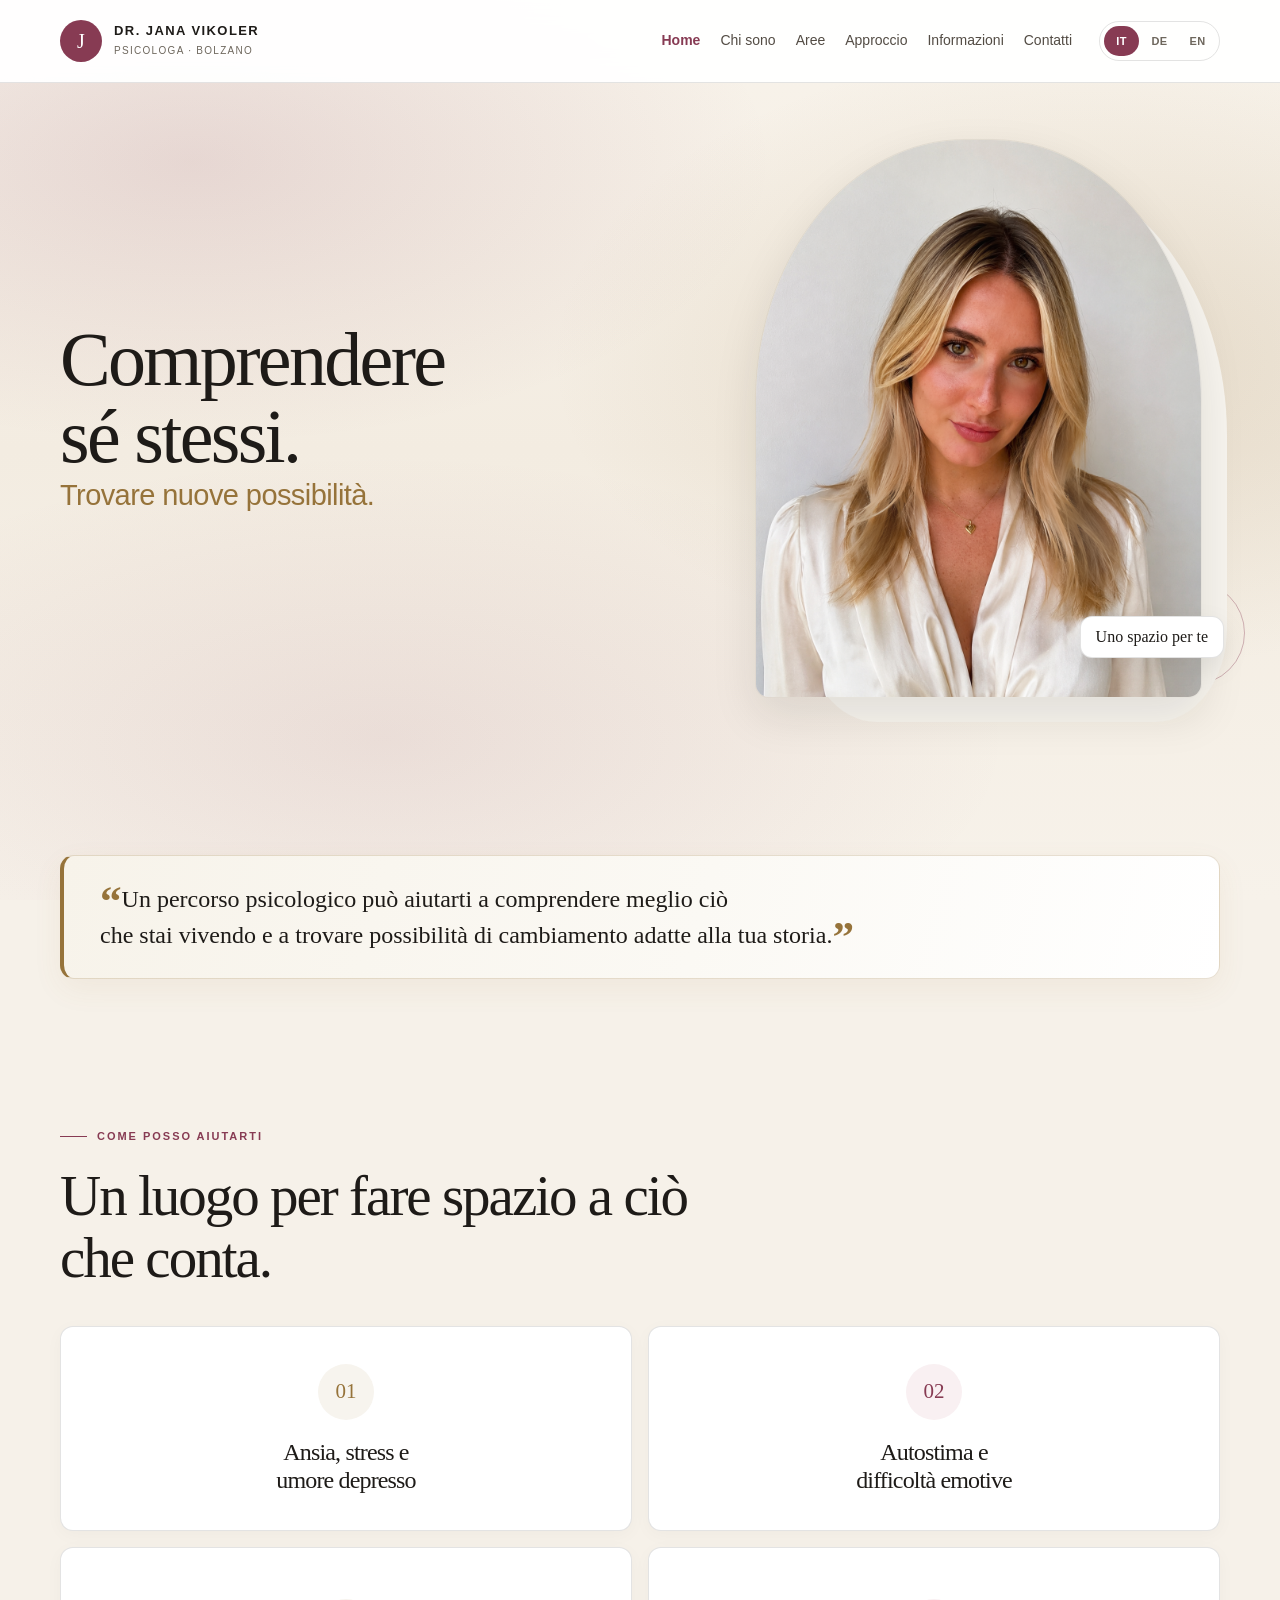
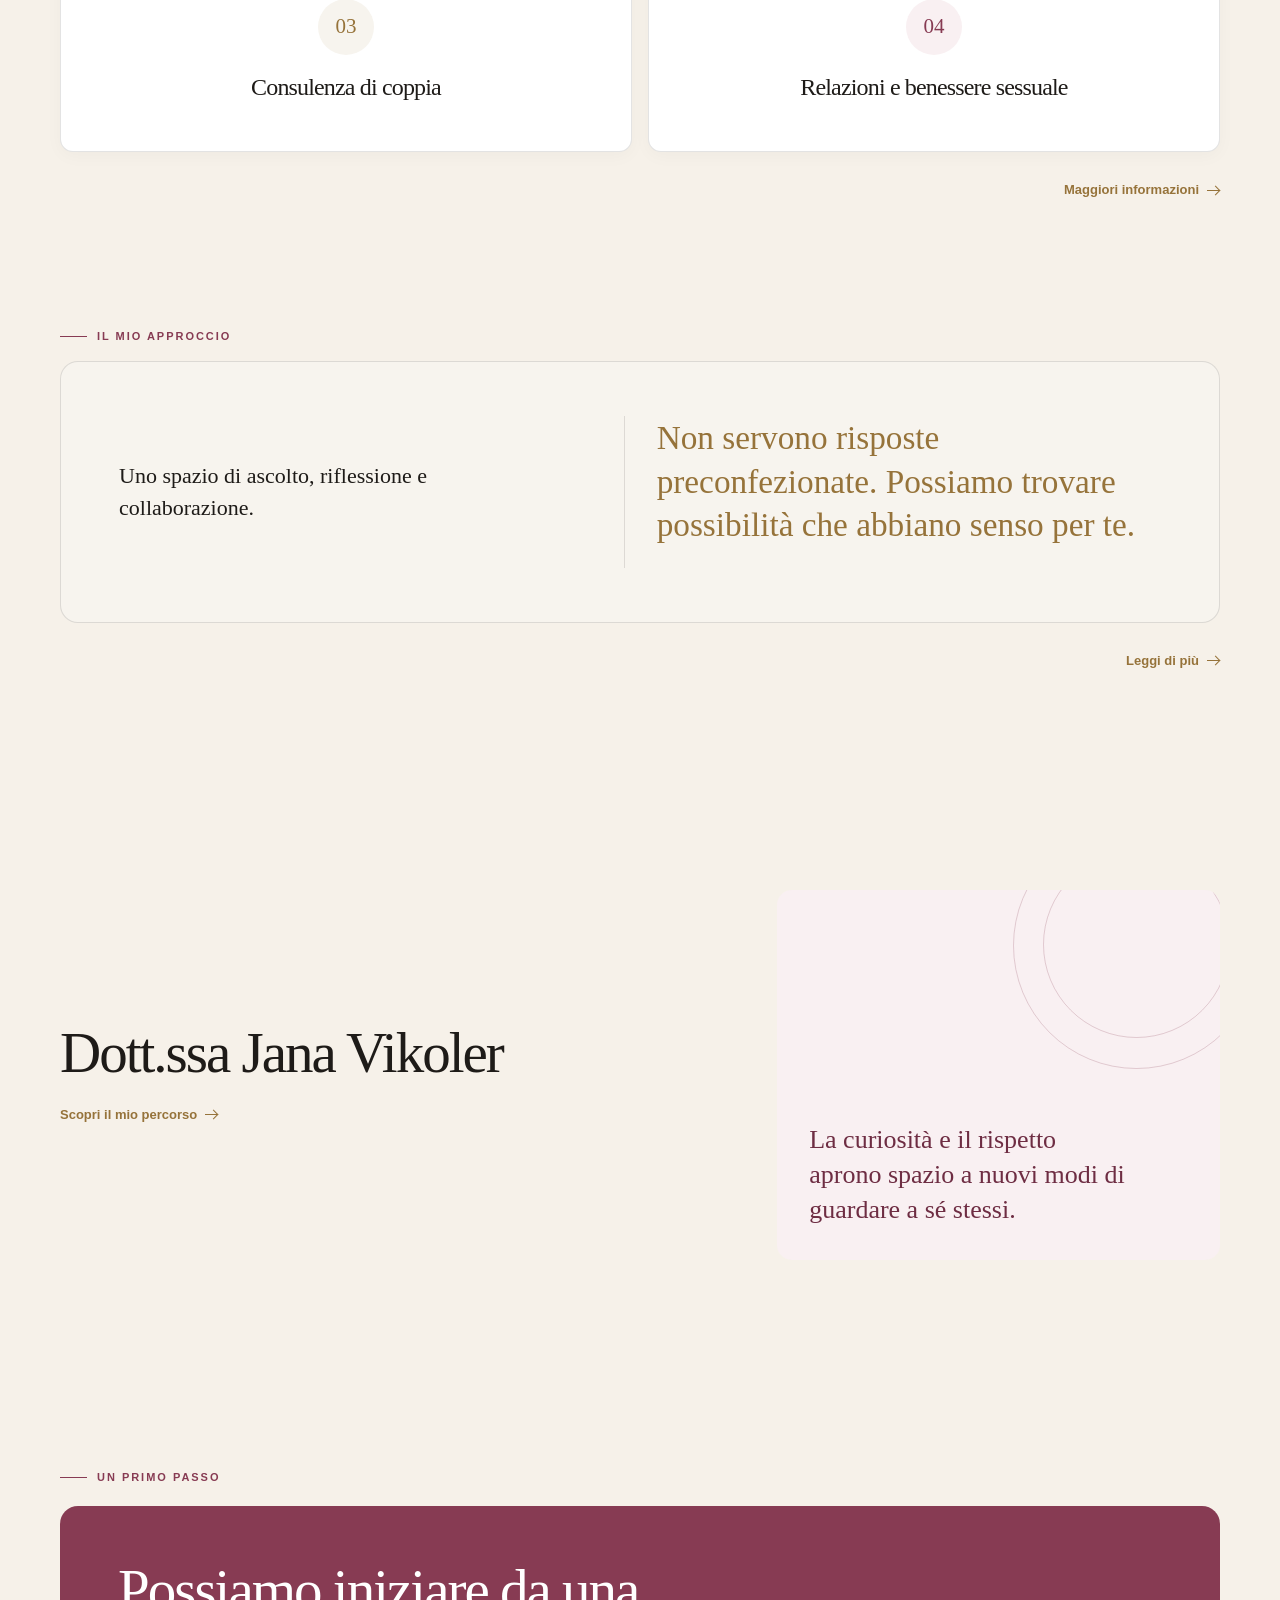
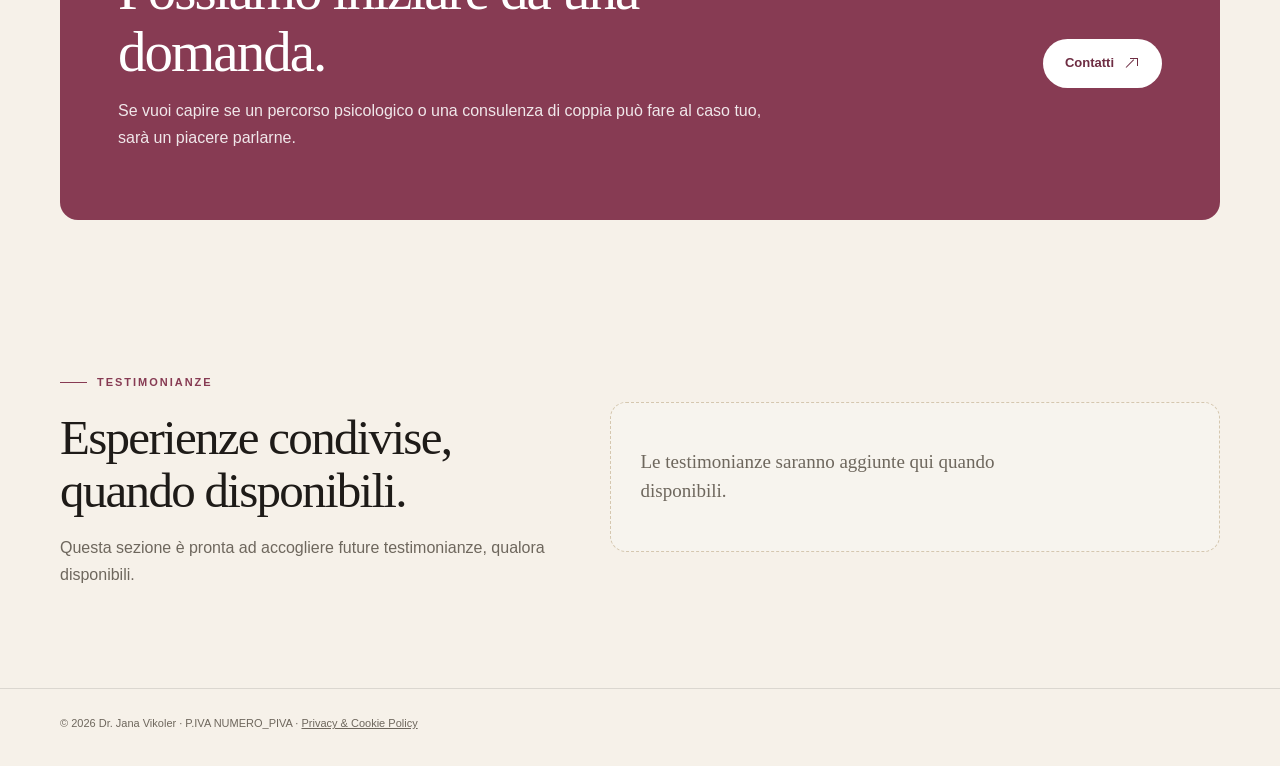
==== commit bc27cae1: "css changes" ====
--- a/index.html
+++ b/index.html
@@ -1,11 +1,12 @@
 <!doctype html>
 <html lang="it">
 <head>
+  <link rel="icon" type="image/svg+xml" href="favicon_jana.svg">
   <meta charset="utf-8">
   <meta name="viewport" content="width=device-width, initial-scale=1">
   <meta name="theme-color" content="#ffffff">
   <meta name="description" data-description-it="La Dott.ssa Jana Vikoler è psicologa a Bolzano. Colloqui per adulti e coppie in italiano, tedesco e inglese." data-description-de="Dr. Jana Vikoler ist Psychologin in Bozen. Gespräche für Erwachsene und Paare auf Deutsch, Italienisch und Englisch." data-description-en="Dr. Jana Vikoler is a psychologist in Bolzano, offering sessions for adults and couples in English, Italian and German.">
-  <title data-it="Dr. Jana Vikoler — Psicologa a Bolzano" data-de="Dr. Jana Vikoler — Psychologin in Bozen" data-en="Dr. Jana Vikoler — Psychologist in Bolzano">Dr. Jana Vikoler — Psicologa a Bolzano</title>
+  <title data-it="Dr. Jana Vikoler" data-de="Dr. Jana Vikoler" data-en="Dr. Jana Vikoler">Dr. Jana Vikoler</title>
   <link rel="stylesheet" href="style.css">
   <script src="script.js" defer></script>
 </head>
--- a/style.css
+++ b/style.css
@@ -21,12 +21,19 @@
 html { scroll-behavior: smooth; }
 body {
   margin: 0;
-  background: var(--paper);
+  background-color: #f6f1e9;
+  background-image:
+    radial-gradient(ellipse 65% 45% at 15% 18%, rgba(135, 59, 83, 0.14) 0%, transparent 70%),
+    radial-gradient(ellipse 60% 50% at 85% 40%, rgba(150, 115, 58, 0.16) 0%, transparent 70%),
+    radial-gradient(ellipse 70% 45% at 30% 82%, rgba(135, 59, 83, 0.10) 0%, transparent 70%),
+    linear-gradient(180deg, #f8f3eb 0%, #f3ece1 50%, #f7f2ea 100%);
+  background-attachment: fixed;
   color: var(--ink);
   font-family: var(--sans);
   font-size: 16px;
   line-height: 1.65;
 }
+
 a { color: inherit; }
 button { font: inherit; }
 img { max-width: 100%; }
@@ -87,7 +94,7 @@
 .hero { min-height: 620px; display: grid; grid-template-columns: 1.03fr .97fr; align-items: center; gap: 65px; padding-block: 56px 85px; }
 .intro-section { margin-block: 50px 40px; }
 .intro-band { min-height: 120px; display: grid; grid-template-columns: 1fr; align-items: center; gap: 32px; padding: 25px 36px; border: 1px solid rgba(150, 115, 58, .22); border-left: 4px solid var(--gold); border-radius: 14px; background: linear-gradient(105deg, #f7f3ea 0%, #fbf9f4 55%, #ffffff 100%); box-shadow: 0 10px 30px rgba(150, 115, 58, .07); }
-.intro-band blockquote { max-width: 780px; margin: 0; color: var(--ink); font: clamp(20px, 2.2vw, 24px)/1.5 var(--serif); }
+.intro-band blockquote { max-width: 860px; margin: 0; color: var(--ink); font: clamp(20px, 2.2vw, 24px)/1.5 var(--serif); }
 .intro-band blockquote::before { content: "“"; color: var(--gold); font-size: 1.8em; font-weight: 700; line-height: 0; vertical-align: -.2em; }
 .intro-band blockquote::after { content: "”"; color: var(--gold); font-size: 1.8em; font-weight: 700; line-height: 0; vertical-align: -.2em; }
 .quote-ending { white-space: nowrap; }
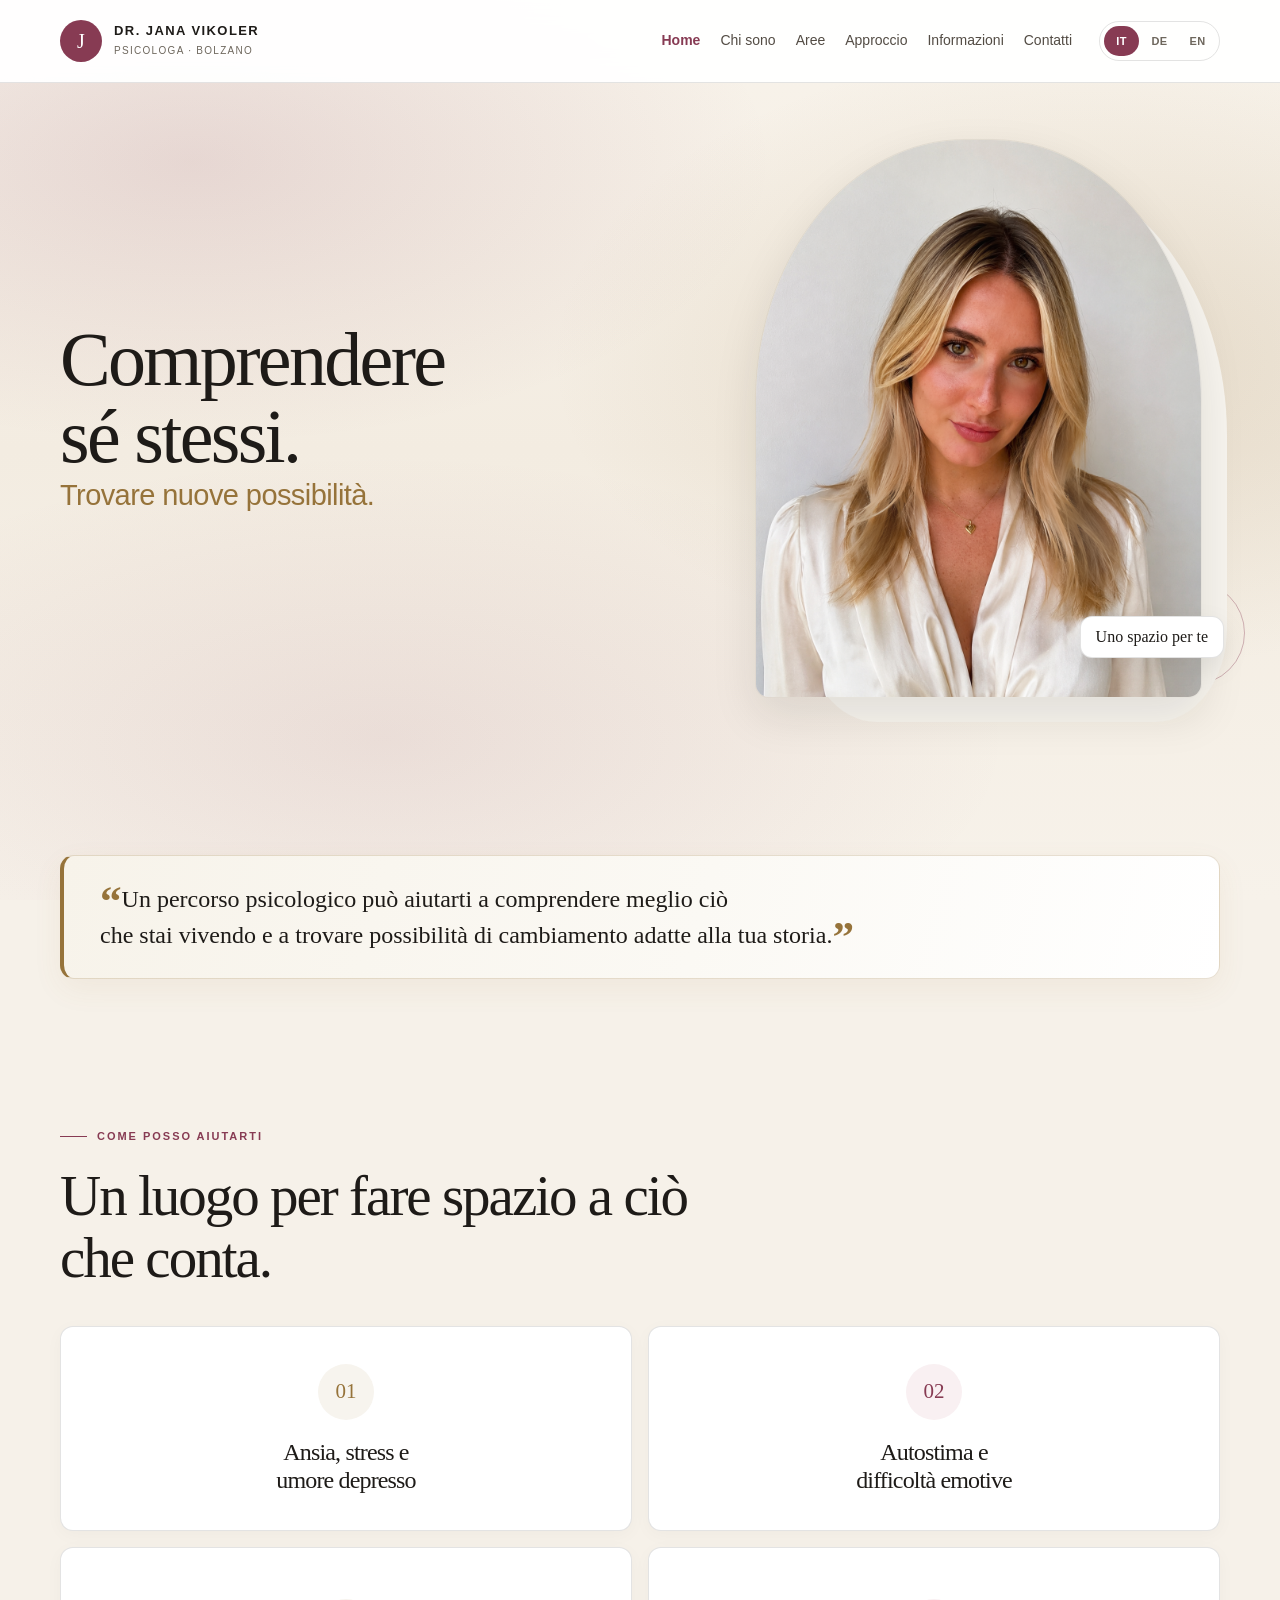
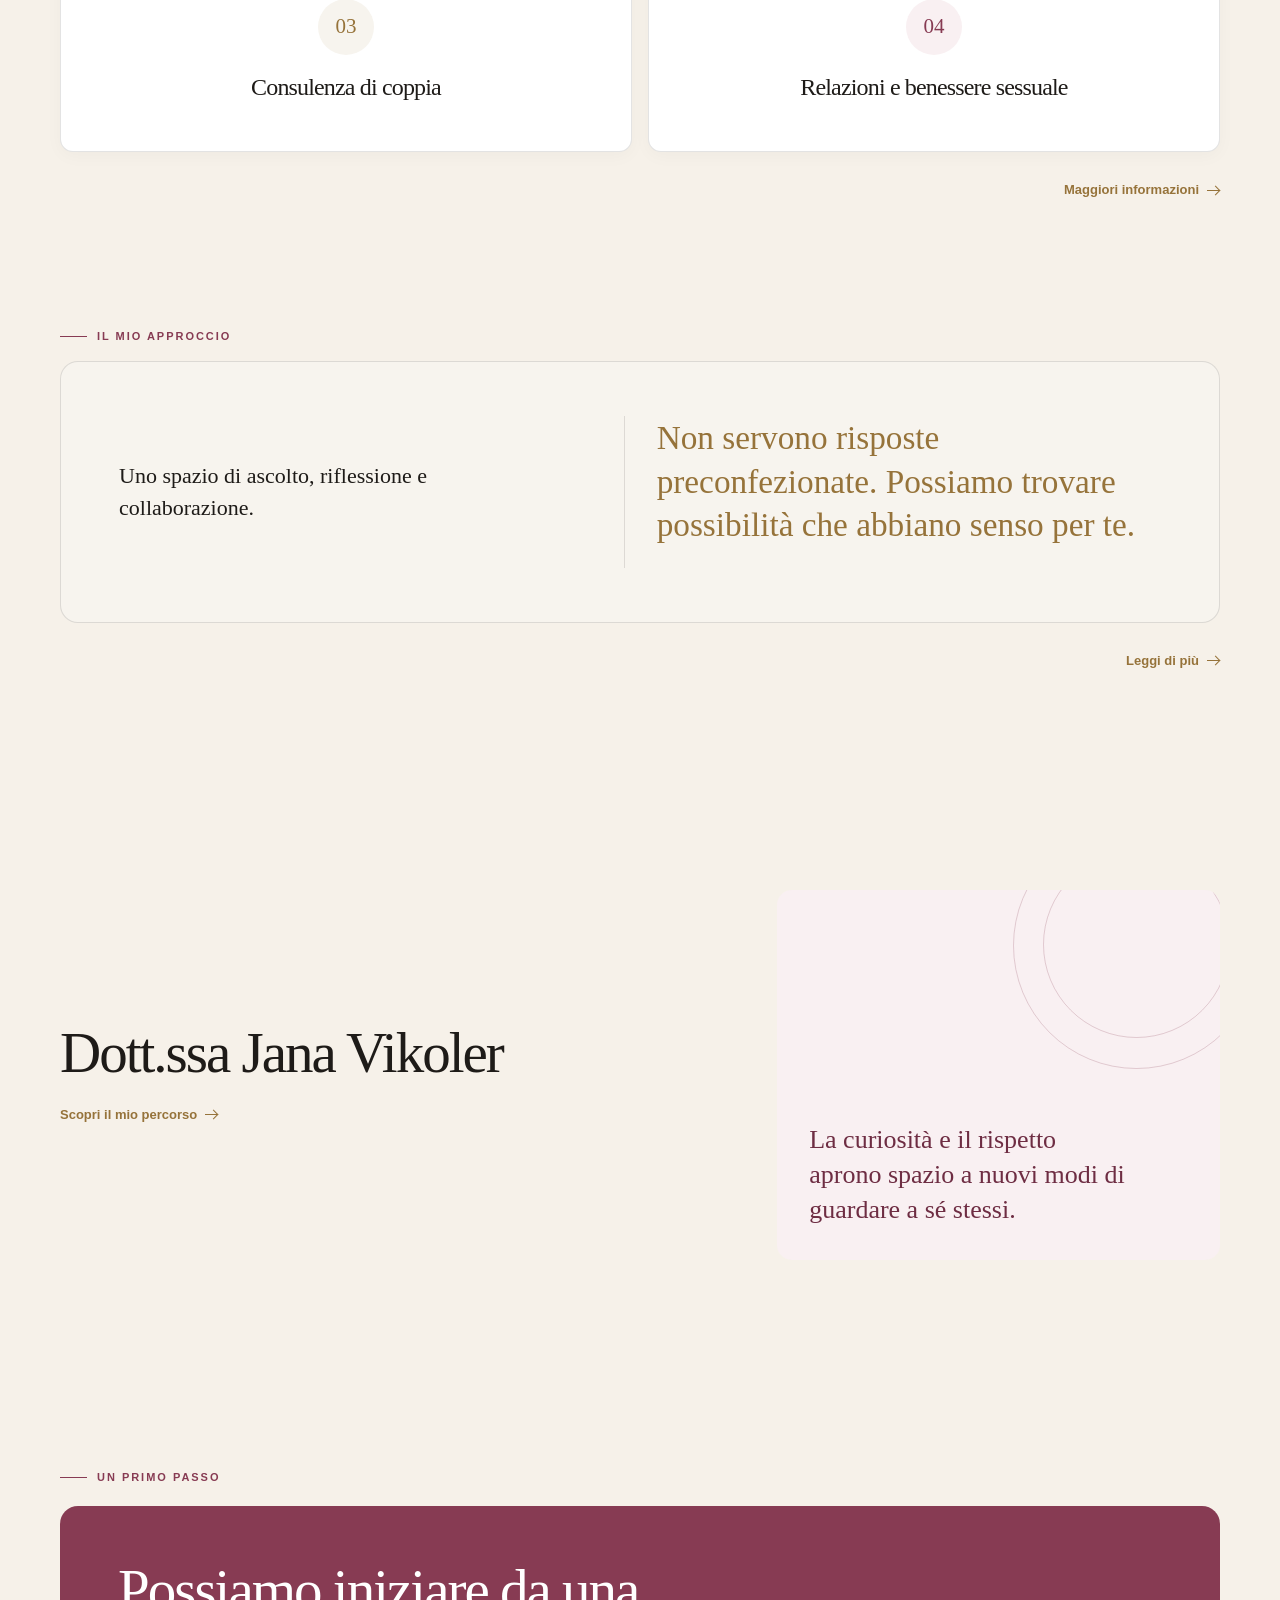
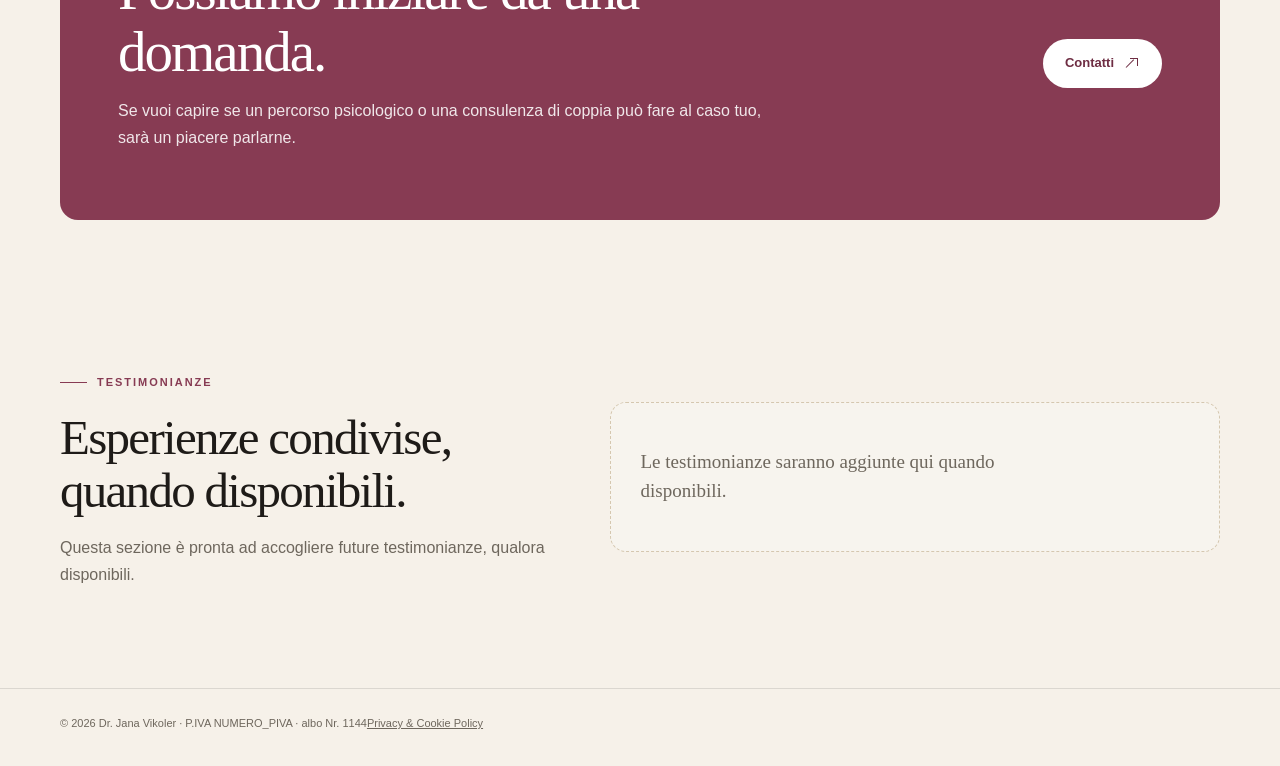
==== commit 2f8d9c85: "css changes" ====
--- a/index.html
+++ b/index.html
@@ -109,7 +109,7 @@
   <!-- The footer is intentionally simple and shared across pages. -->
   <footer class="site-footer">
     <div class="container footer-inner">
-      <p>© <span class="year"></span> Dr. Jana Vikoler · P.IVA NUMERO_PIVA · <a href="privacy.html" data-it="Privacy & Cookie Policy" data-de="Datenschutz & Cookies" data-en="Privacy & Cookie Policy">Privacy & Cookie Policy</a></p>
+      <p>© <span class="year"></span> Dr. Jana Vikoler · P.IVA NUMERO_PIVA · albo Nr. 1144<a href="privacy.html" data-it="Privacy & Cookie Policy" data-de="Datenschutz & Cookies" data-en="Privacy & Cookie Policy">Privacy & Cookie Policy</a></p>
     </div>
   </footer>
 </body>
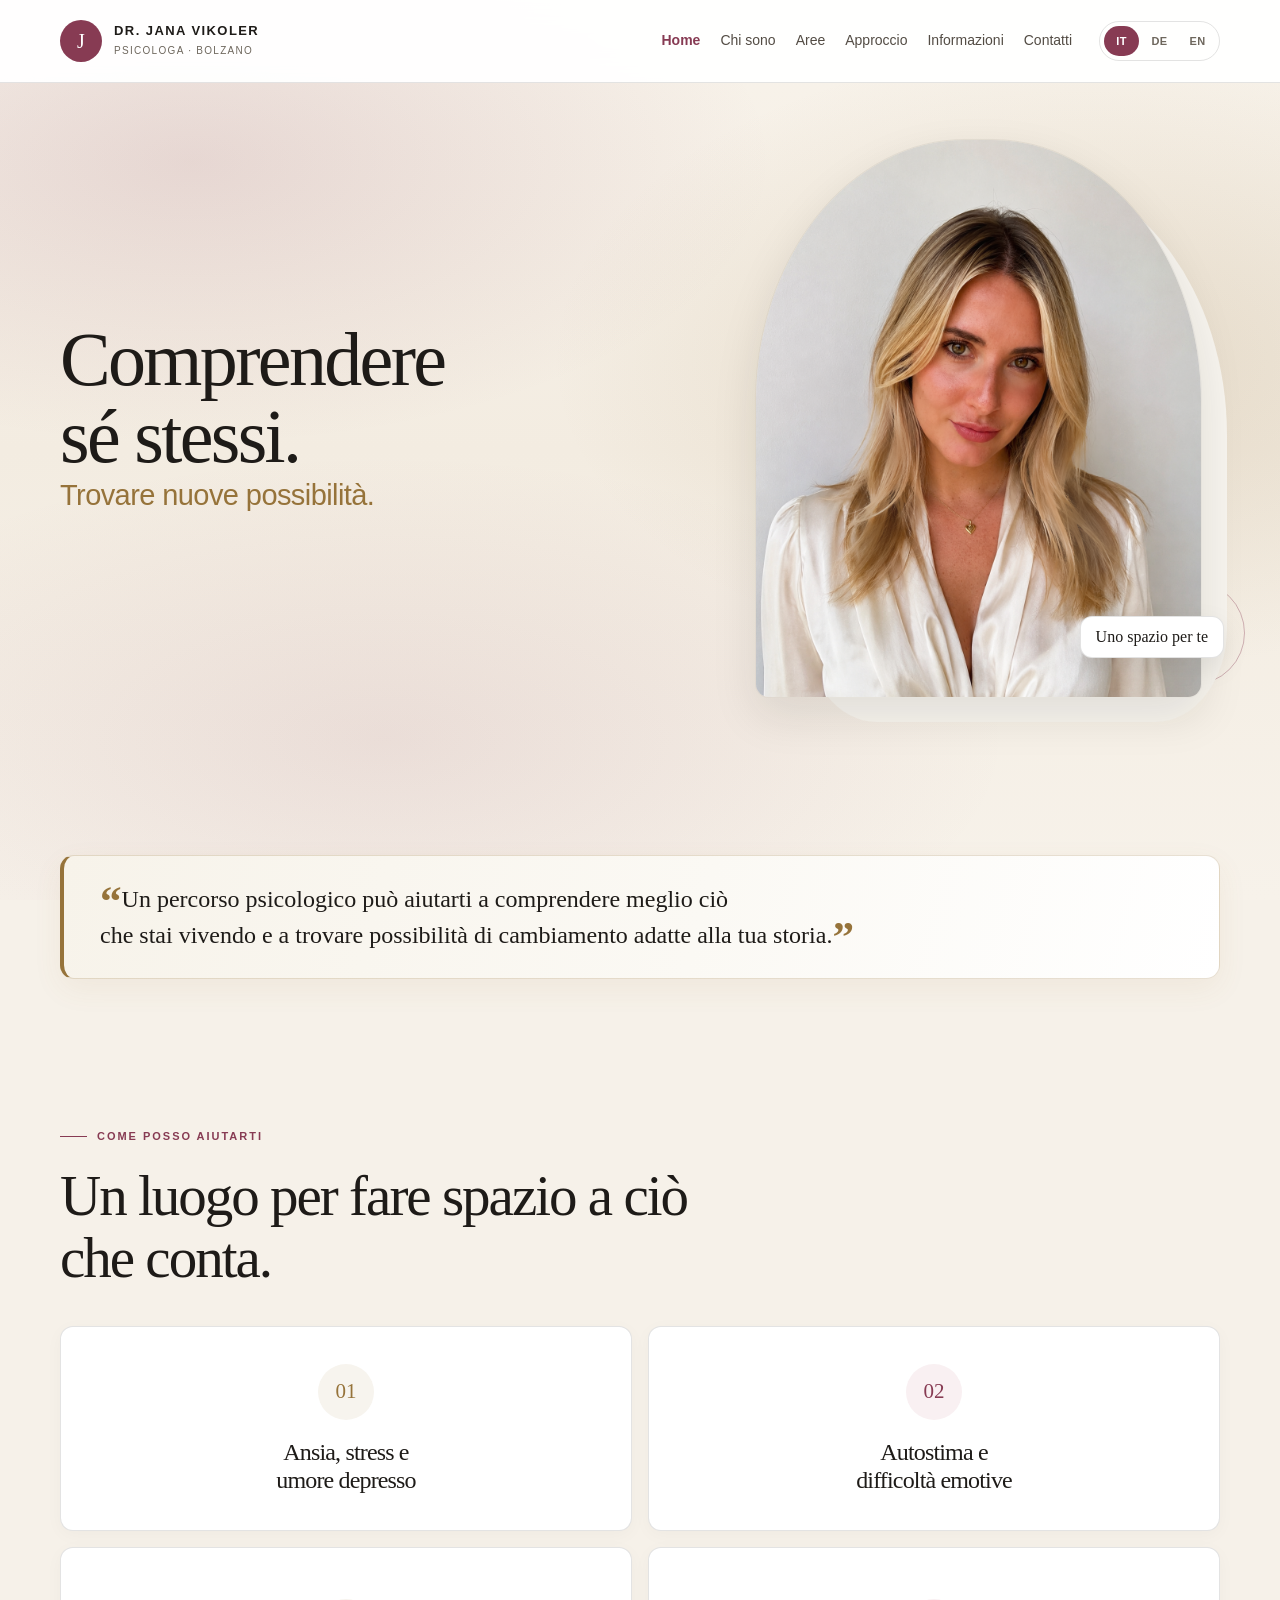
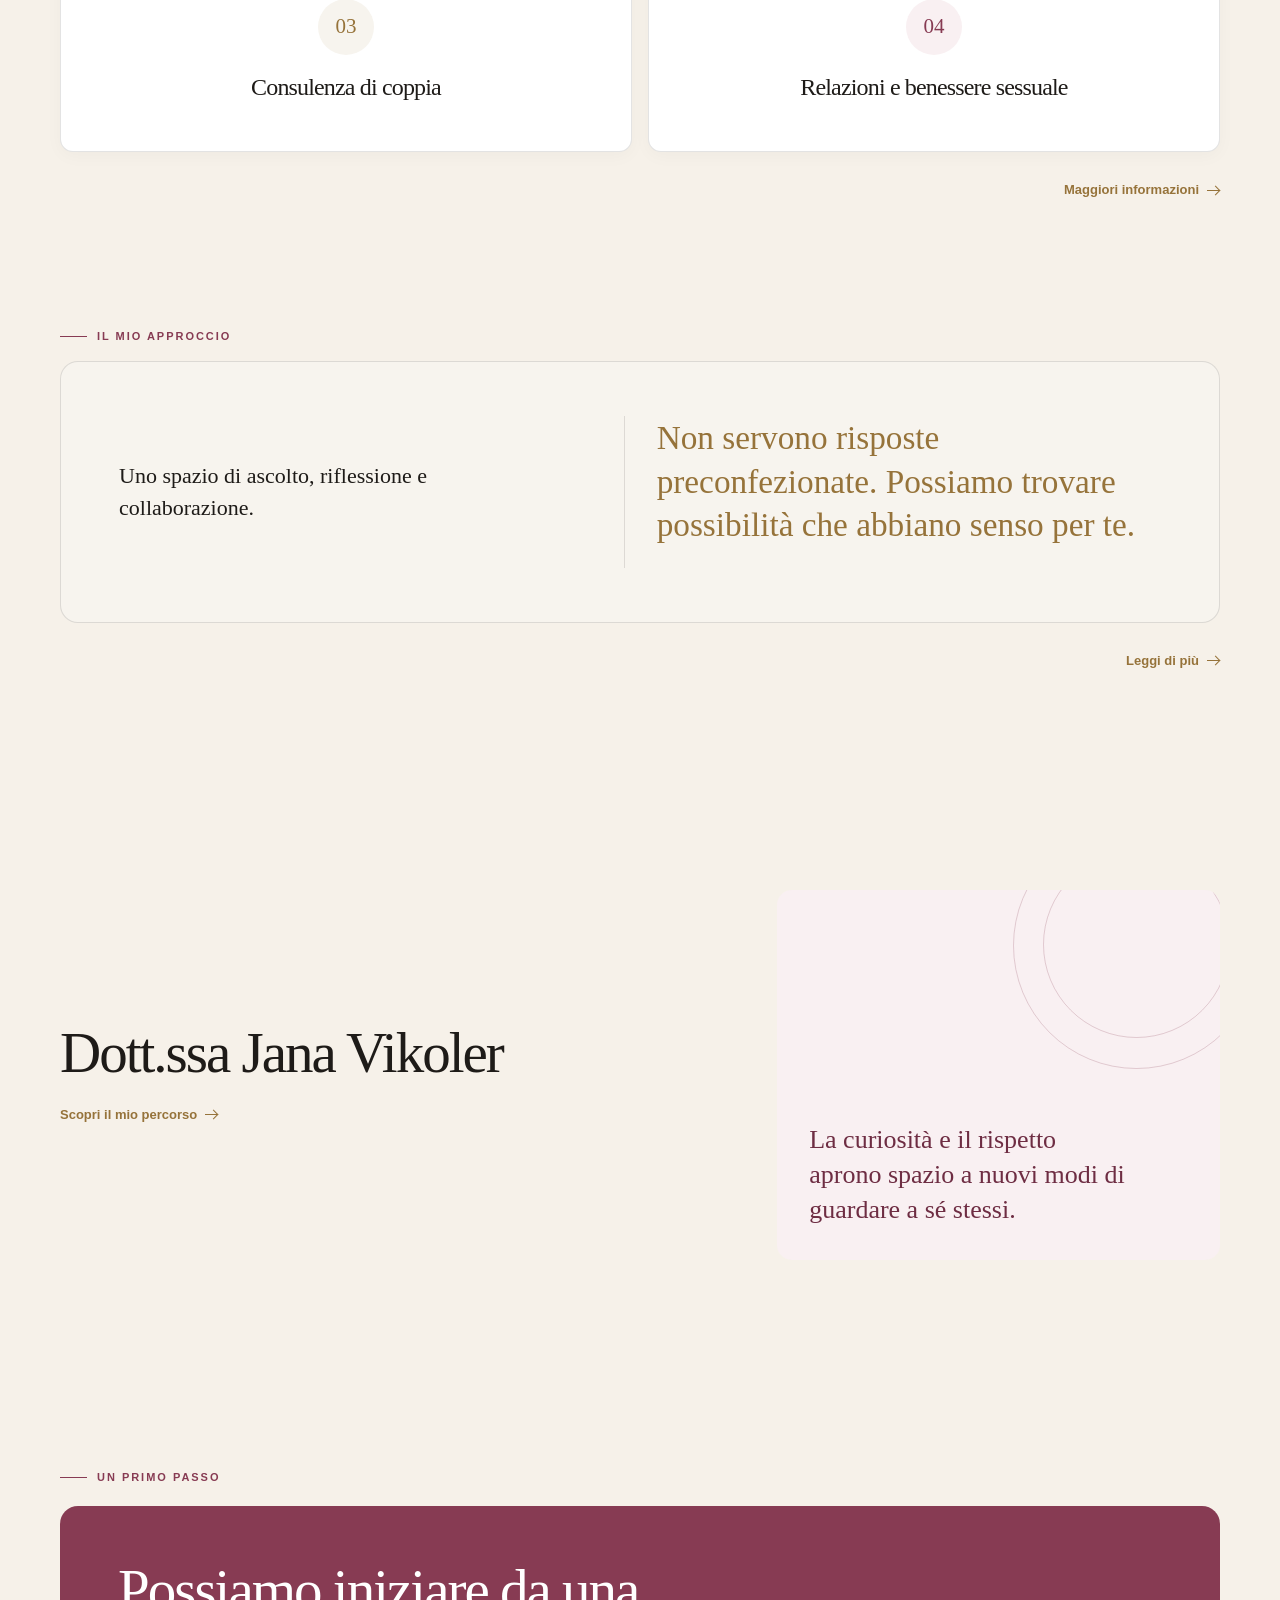
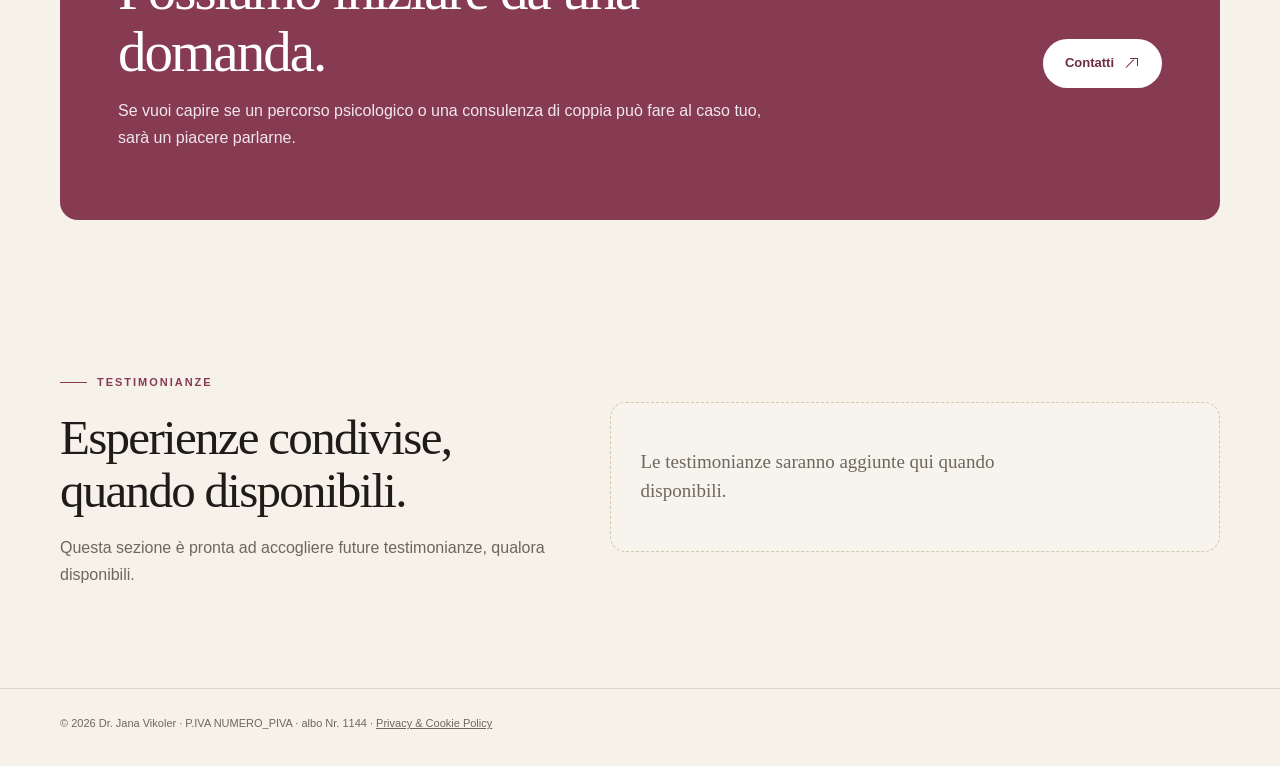
==== commit 4086a2a6: "css changes" ====
--- a/index.html
+++ b/index.html
@@ -109,7 +109,7 @@
   <!-- The footer is intentionally simple and shared across pages. -->
   <footer class="site-footer">
     <div class="container footer-inner">
-      <p>© <span class="year"></span> Dr. Jana Vikoler · P.IVA NUMERO_PIVA · albo Nr. 1144<a href="privacy.html" data-it="Privacy & Cookie Policy" data-de="Datenschutz & Cookies" data-en="Privacy & Cookie Policy">Privacy & Cookie Policy</a></p>
+      <p>© <span class="year"></span> Dr. Jana Vikoler · P.IVA NUMERO_PIVA · albo Nr. 1144 · <a href="privacy.html" data-it="Privacy & Cookie Policy" data-de="Datenschutz & Cookies" data-en="Privacy & Cookie Policy">Privacy & Cookie Policy</a></p>
     </div>
   </footer>
 </body>
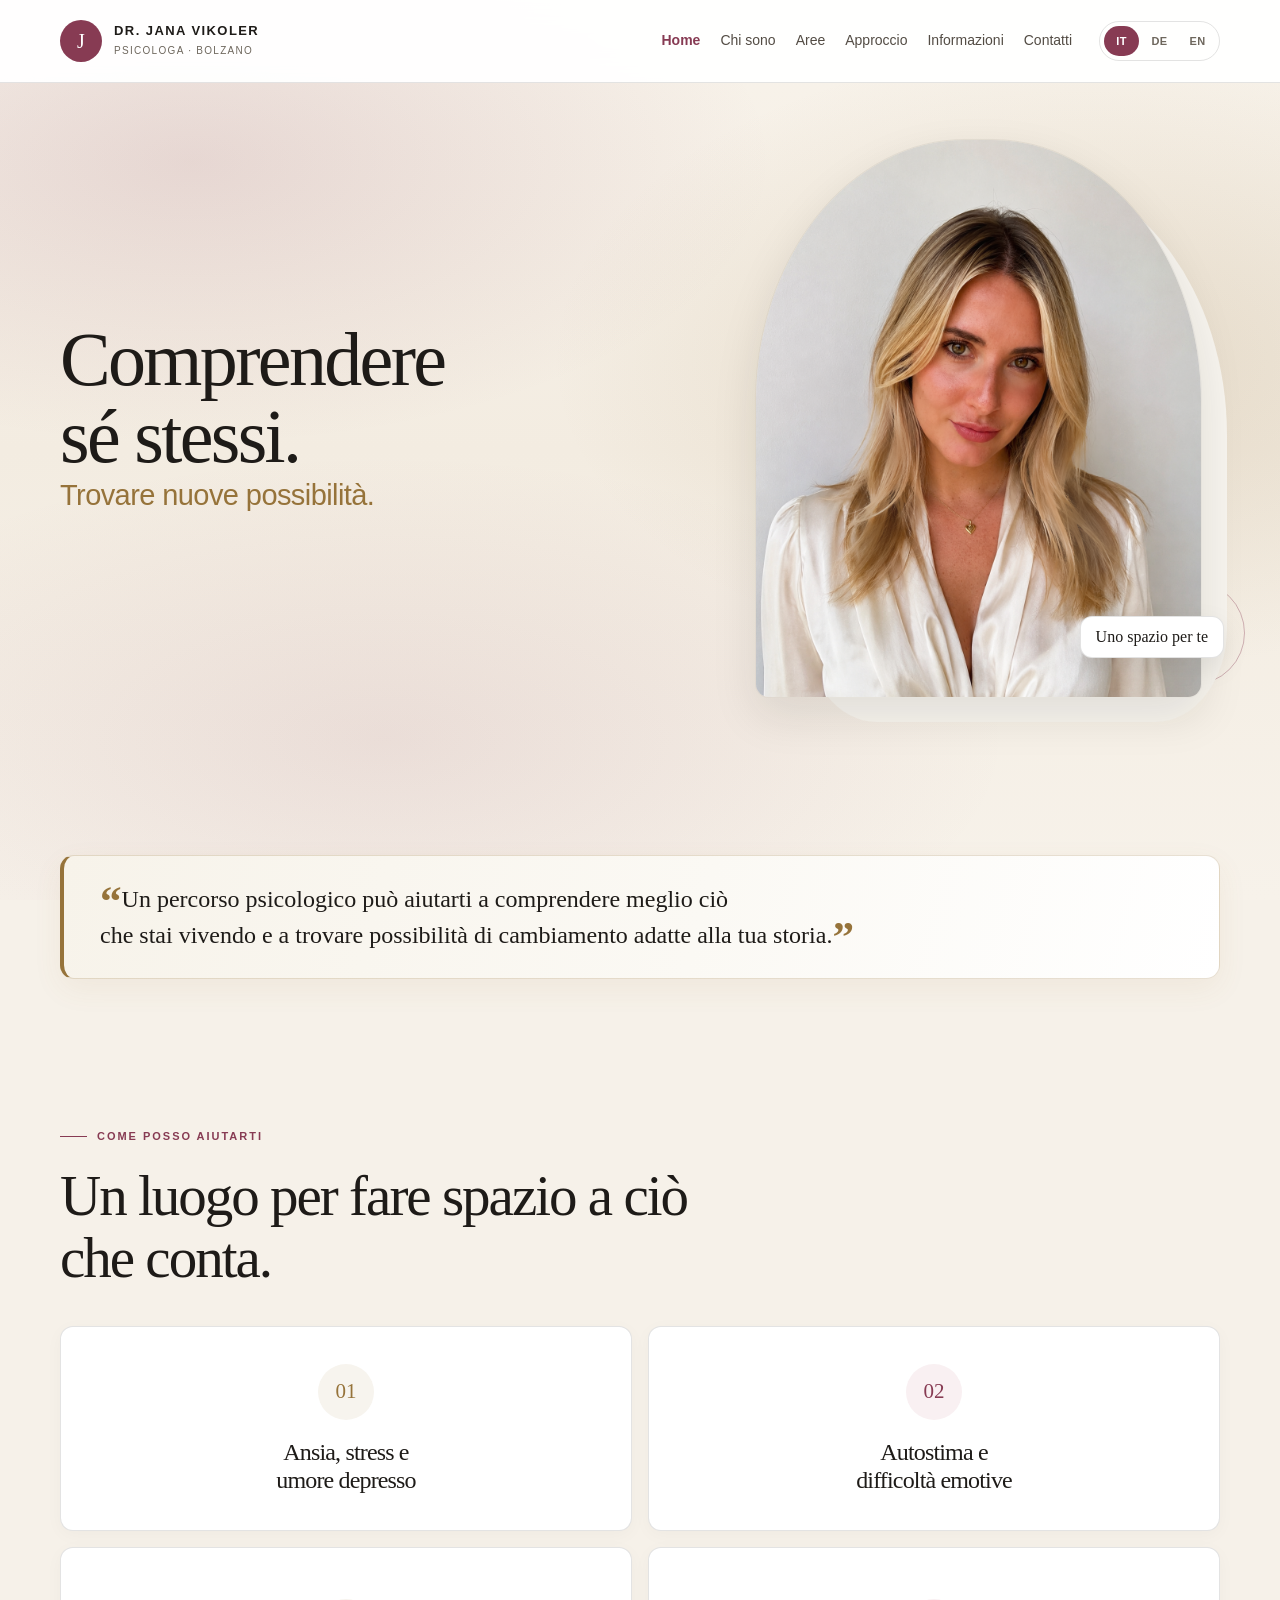
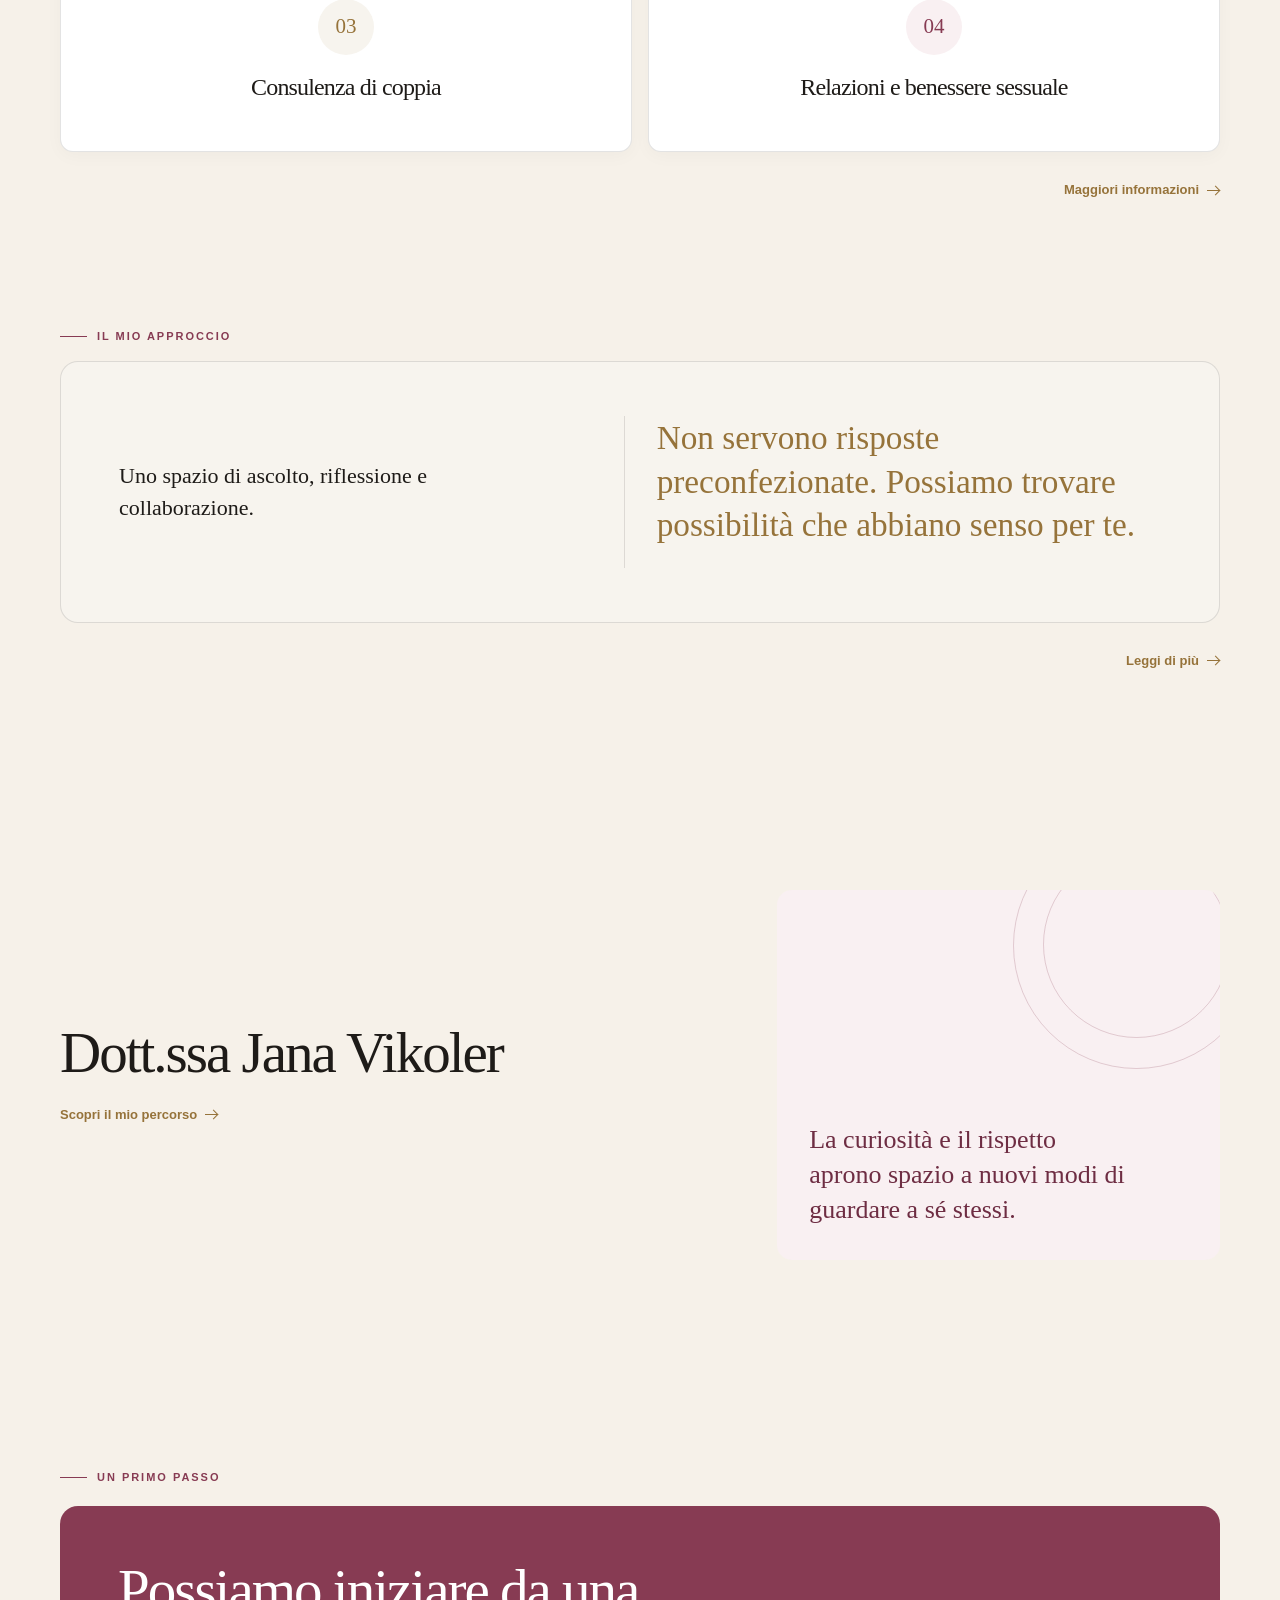
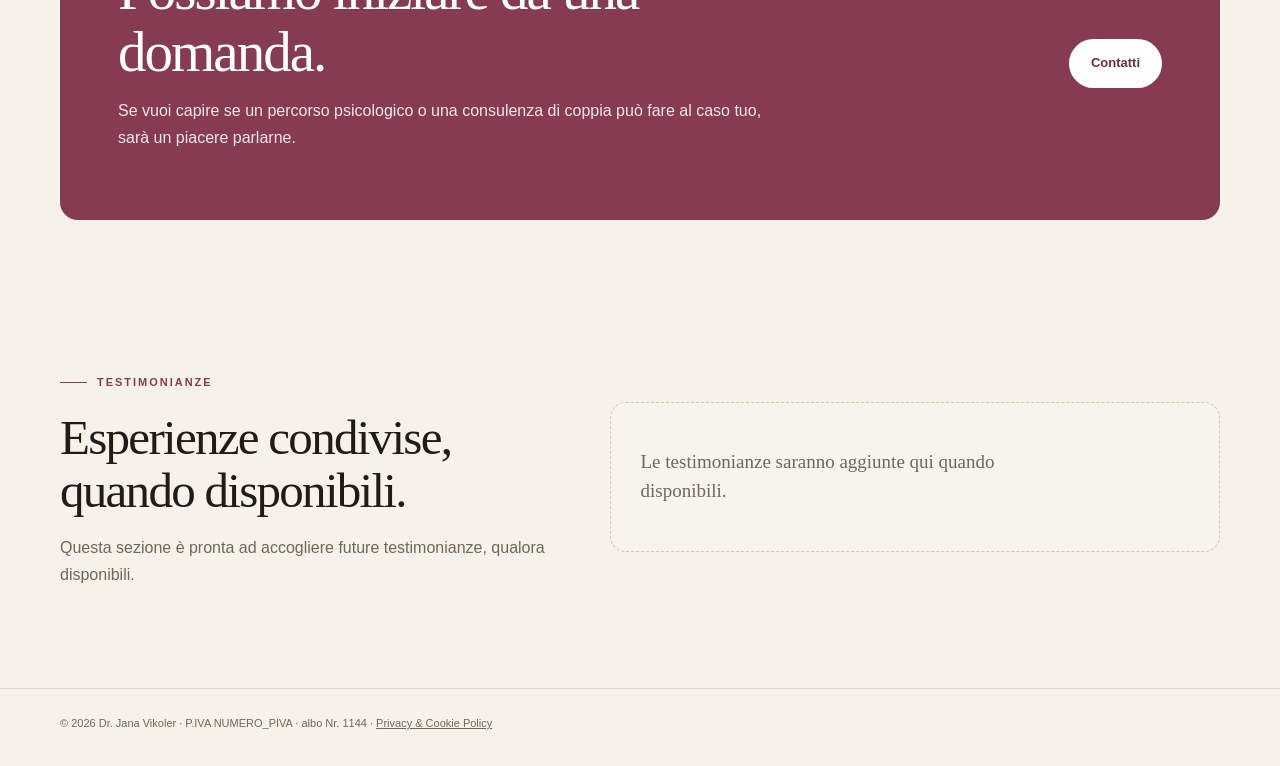
==== commit 002da8e2: "css changes" ====
--- a/index.html
+++ b/index.html
@@ -91,7 +91,7 @@
       <p class="eyebrow"><span data-it="Un primo passo" data-de="Ein erster Schritt" data-en="A first step">Un primo passo</span></p>
       <div class="contact-panel">
         <div class="contact-copy"><h2 data-it="Possiamo iniziare da una domanda." data-de="Wir können mit einer Frage beginnen." data-en="We can start with a question.">Possiamo iniziare da una domanda.</h2><p data-it="Se vuoi capire se un percorso psicologico o una consulenza di coppia può fare al caso tuo, sarà un piacere parlarne." data-de="Wenn Sie klären möchten, ob psychologische Begleitung oder Paarberatung für Sie passen könnte, können wir gerne darüber sprechen." data-en="If you would like to explore whether psychological support or couples counselling might be right for you, we can talk it through.">Se vuoi capire se un percorso psicologico o una consulenza di coppia può fare al caso tuo, sarà un piacere parlarne.</p></div>
-        <a class="button" href="contact.html"><span data-it="Contatti" data-de="Kontakt" data-en="Contact">Contatti</span><span class="arrow" aria-hidden="true"></span></a>
+        <a class="button" href="contact.html"><span data-it="Contatti" data-de="Kontakt" data-en="Contact">Contatti</a>
       </div>
     </section>
 
